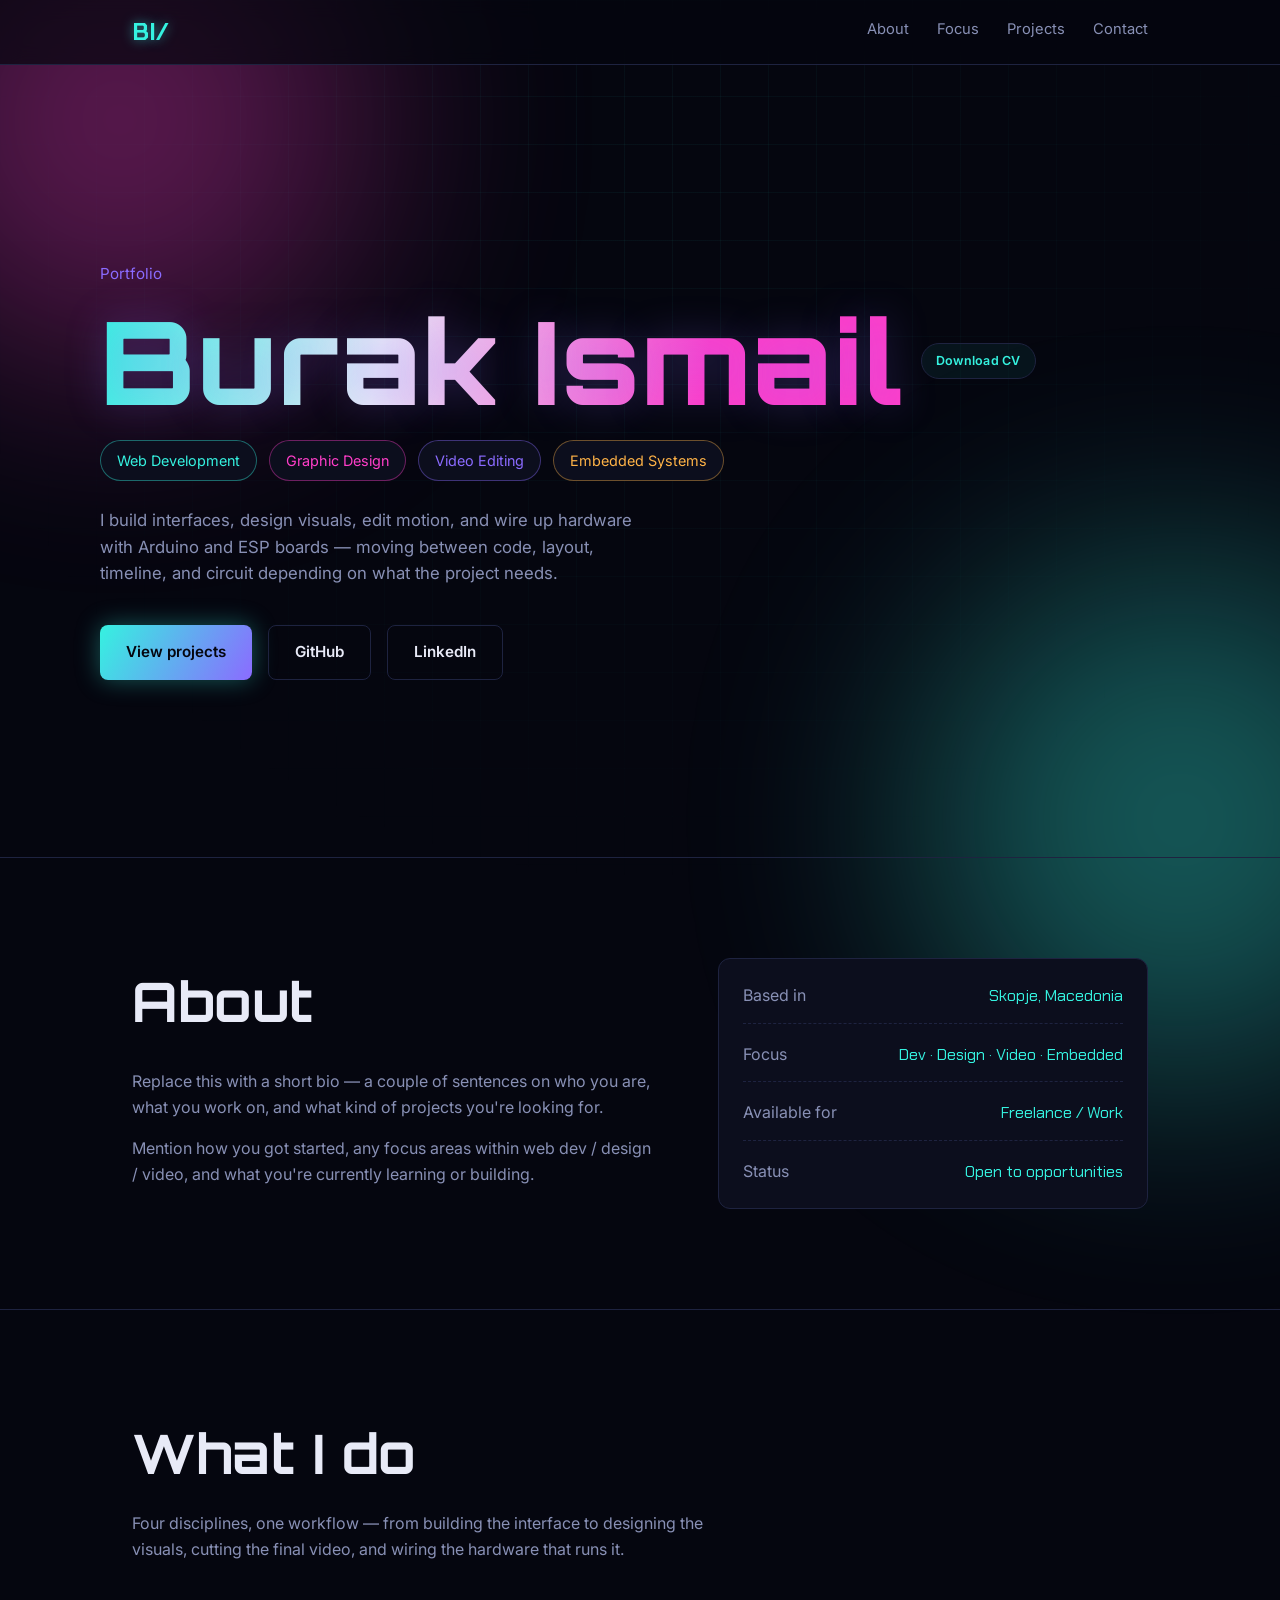
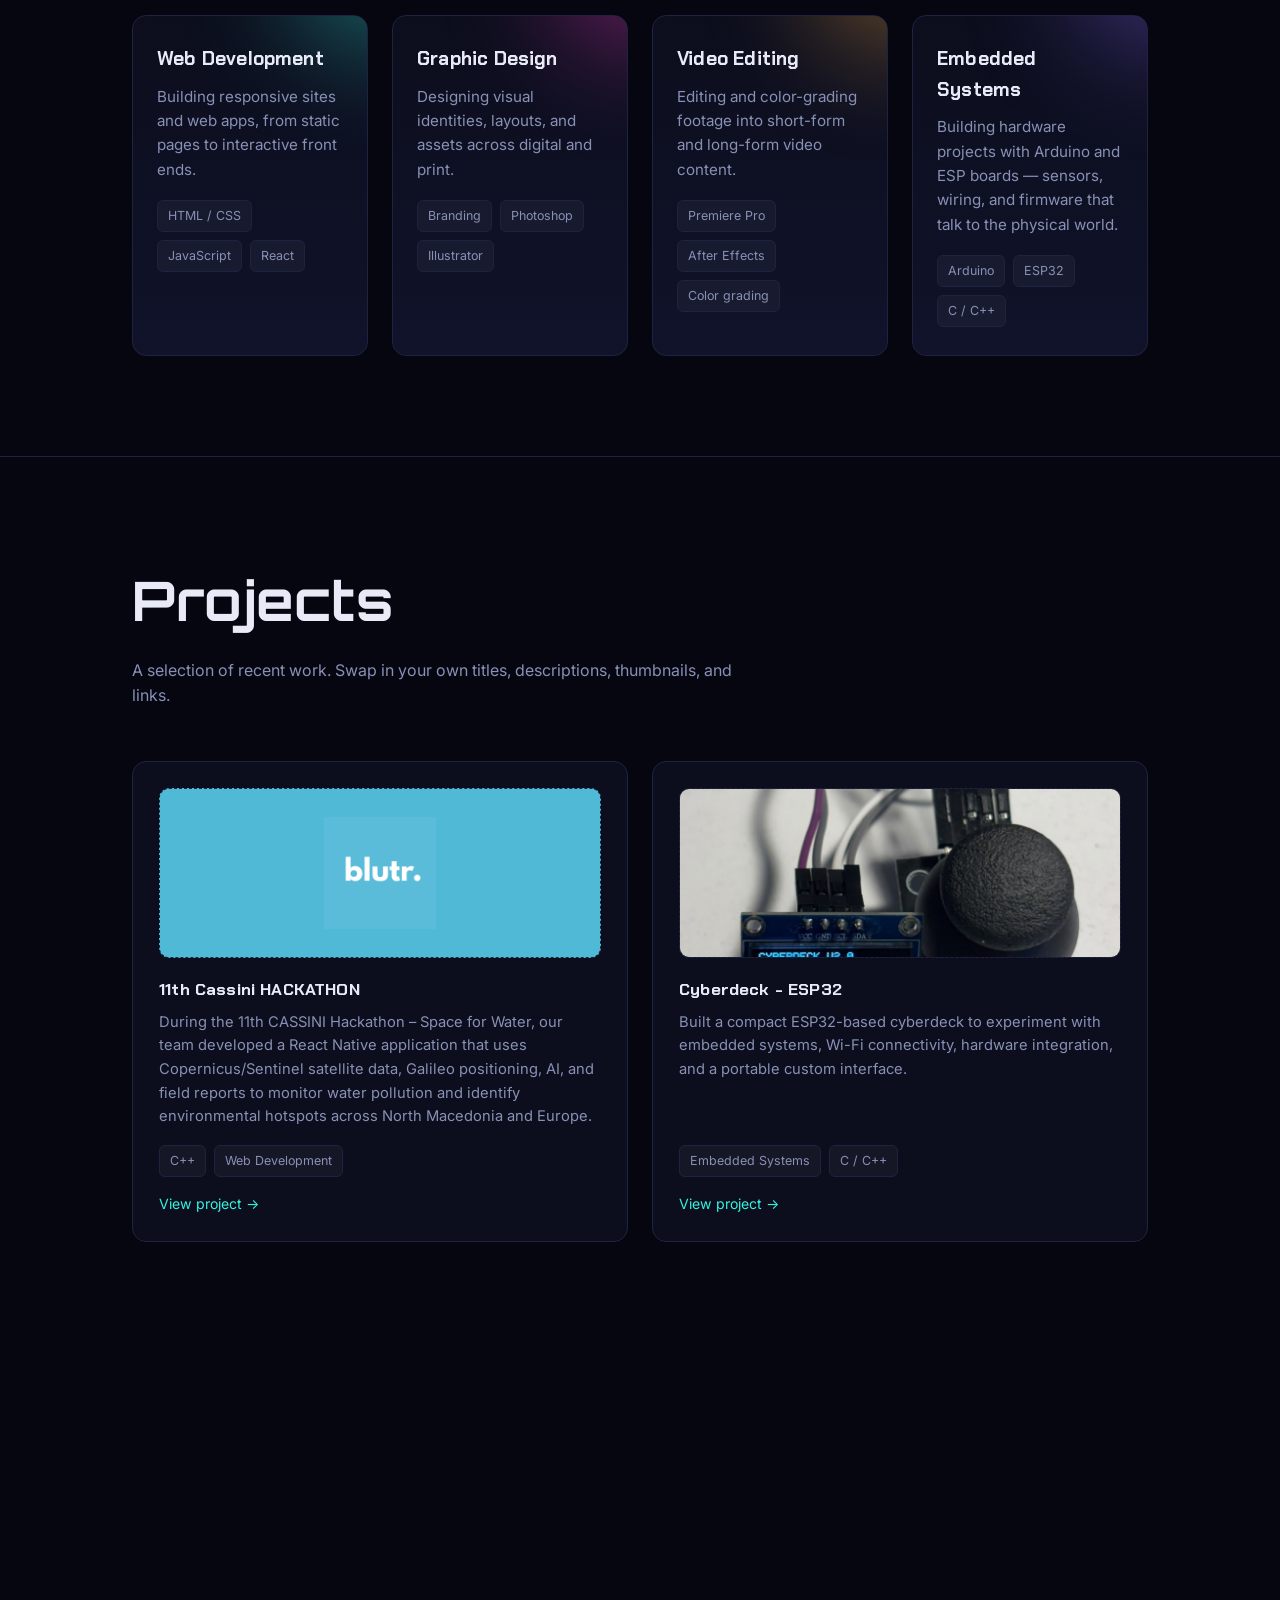
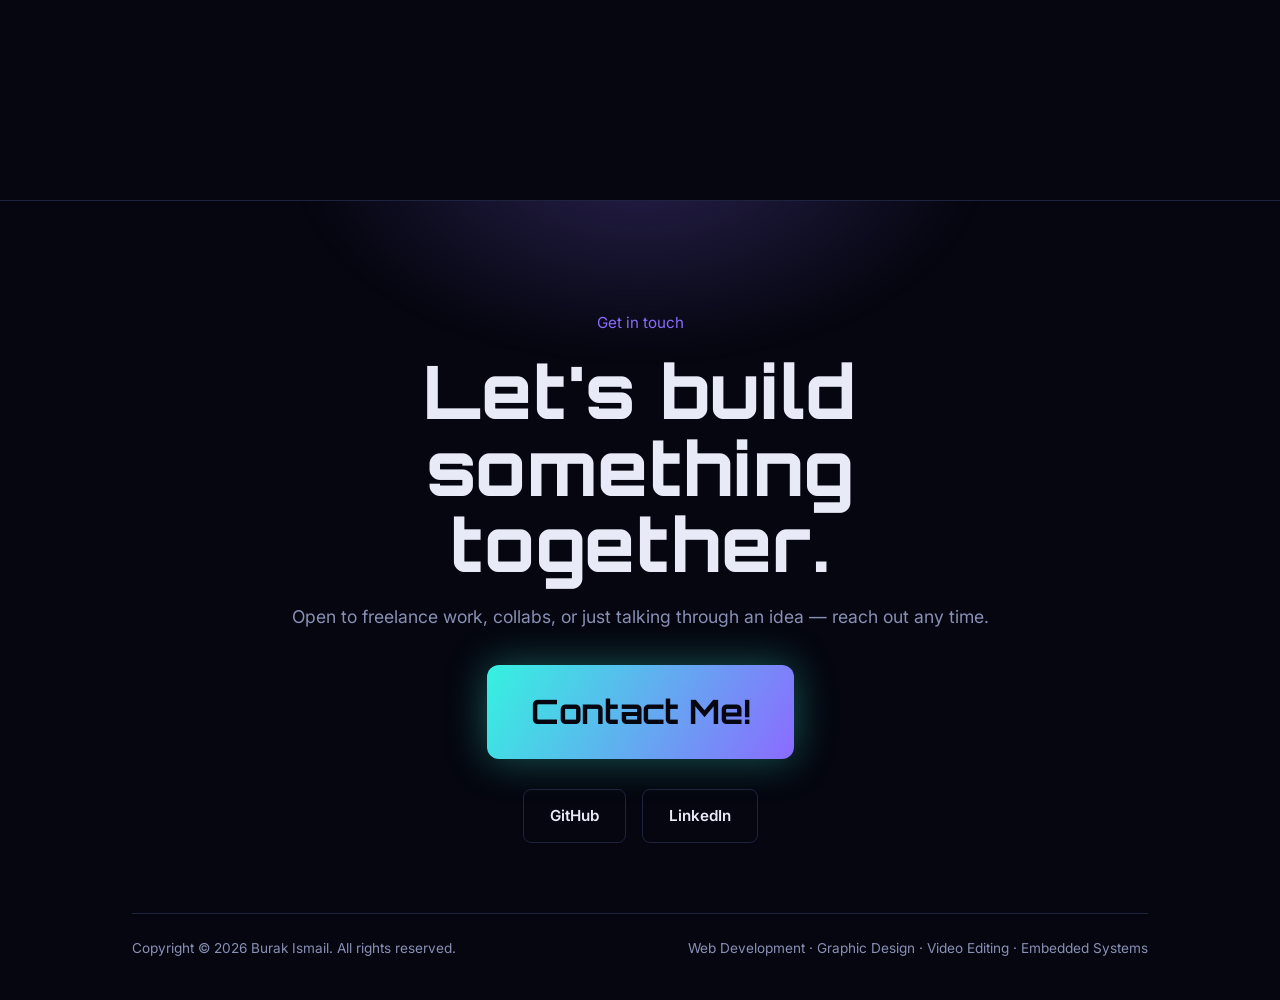
==== index.html @ 79ccd2c9 "Add files via upload" ====
<!DOCTYPE html>
<html lang="en">
<head>
<meta charset="UTF-8">
<meta name="viewport" content="width=device-width, initial-scale=1.0">
<title>Burak Ismail — Portfolio</title>
<style>
  @import url('https://fonts.googleapis.com/css2?family=Orbitron:wght@600;700;800;900&family=Chakra+Petch:wght@400;500;600;700&family=Inter:wght@400;500;600&display=swap');

  :root{
    --bg: #05060f;
    --panel: #0c0e1d;
    --panel-2: #10132a;
    --line: #1e2340;
    --text: #e8eaf7;
    --muted: #8890b5;
    --cyan: #35f2e0;
    --magenta: #ff3ec9;
    --violet: #8b6bff;
    --amber: #ffb347;
  }

  *{ box-sizing: border-box; margin:0; padding:0; }

  html{ scroll-behavior: smooth; }

  body{
    background: var(--bg);
    color: var(--text);
    font-family: 'Inter', sans-serif;
    line-height: 1.6;
    overflow-x: hidden;
  }

  h3, .brand{
    font-family: 'Chakra Petch', sans-serif;
    letter-spacing: 0.01em;
  }

  h1, h2, .display{
    font-family: 'Orbitron', sans-serif;
    letter-spacing: 0.01em;
  }

  a{ color: inherit; text-decoration: none; }

  ::selection{ background: var(--magenta); color: #05060f; }

  /* background circuit grid */
  .grid-bg{
    position: fixed;
    inset: 0;
    z-index: -2;
    background-image:
      linear-gradient(rgba(53,242,224,0.05) 1px, transparent 1px),
      linear-gradient(90deg, rgba(53,242,224,0.05) 1px, transparent 1px);
    background-size: 48px 48px;
    mask-image: radial-gradient(circle at 50% 20%, black 0%, transparent 75%);
    will-change: transform;
  }

  .glow-orb{
    position: fixed;
    z-index: -1;
    border-radius: 50%;
    filter: blur(120px);
    opacity: 0.35;
    will-change: transform;
  }
  .orb-1{ width: 480px; height: 480px; background: var(--magenta); top: -120px; left: -120px; }
  .orb-2{ width: 520px; height: 520px; background: var(--cyan); bottom: -180px; right: -160px; }

  .wrap{
    max-width: 1080px;
    margin: 0 auto;
    padding: 0 32px;
  }

  /* nav */
  nav{
    position: sticky;
    top: 0;
    z-index: 10;
    backdrop-filter: blur(10px);
    background: rgba(5,6,15,0.7);
    border-bottom: 1px solid var(--line);
  }
  nav .wrap{
    display: flex;
    align-items: center;
    justify-content: space-between;
    height: 64px;
  }
  .brand{
    font-family: 'Chakra Petch', sans-serif;
    font-weight: 700;
    font-size: 1.5rem;
    color: var(--cyan);
    text-shadow: 0 0 12px rgba(53,242,224,0.6);
  }
  .nav-links{ display: flex; gap: 28px; }
  .nav-links a{
    position: relative;
    font-size: 0.92rem;
    color: var(--muted);
    transition: color 0.2s ease;
    padding-bottom: 4px;
  }
  .nav-links a::after{
    content: "";
    position: absolute;
    left: 0;
    bottom: 0;
    width: 0;
    height: 1.5px;
    background: linear-gradient(90deg, var(--cyan), var(--magenta));
    transition: width 0.3s cubic-bezier(0.4,0,0.2,1);
  }
  .nav-links a:hover{ color: var(--text); }
  .nav-links a:hover::after{ width: 100%; }

  /* hero */
  header.hero{
    min-height: 88vh;
    display: flex;
    flex-direction: column;
    justify-content: center;
    padding: 80px 0 60px;
    will-change: transform, opacity;
  }
  @keyframes heroRise{
    from{ opacity: 0; transform: translateY(26px); }
    to{ opacity: 1; transform: translateY(0); }
  }
  header.hero > *{
    opacity: 0;
    animation: heroRise 0.9s cubic-bezier(0.16,1,0.3,1) forwards;
  }
  header.hero > *:nth-child(1){ animation-delay: 0.05s; }
  header.hero > *:nth-child(2){ animation-delay: 0.18s; }
  header.hero > *:nth-child(3){ animation-delay: 0.32s; }
  header.hero > *:nth-child(4){ animation-delay: 0.46s; }
  header.hero > *:nth-child(5){ animation-delay: 0.6s; }
  .kicker{
    color: var(--violet);
    font-size: 0.95rem;
    margin-bottom: 18px;
    max-width: 520px;
  }
  .hero h1{
    font-size: clamp(3.4rem, 9vw, 7.2rem);
    line-height: 0.98;
    font-weight: 800;
    background: linear-gradient(100deg, var(--cyan) 0%, var(--text) 35%, var(--magenta) 75%);
    -webkit-background-clip: text;
    background-clip: text;
    color: transparent;
    text-shadow: 0 0 40px rgba(139,107,255,0.25);
  }
  .name-row{
    display: flex;
    align-items: center;
    flex-wrap: wrap;
    gap: 18px;
  }
  .cv-btn{
    display: inline-flex;
    align-items: center;
    gap: 6px;
    font-family: 'Inter', sans-serif;
    font-size: 0.78rem;
    font-weight: 600;
    letter-spacing: 0.02em;
    padding: 7px 14px;
    border-radius: 999px;
    border: 1px solid var(--line);
    color: var(--cyan);
    background: rgba(53,242,224,0.06);
    transition: border-color 0.2s ease, color 0.2s ease, transform 0.15s ease;
    white-space: nowrap;
  }
  .cv-btn:hover{
    border-color: var(--cyan);
    color: var(--text);
    transform: translateY(-1px);
    box-shadow: 0 0 16px rgba(53,242,224,0.3);
  }
  .roles{
    margin-top: 22px;
    display: flex;
    flex-wrap: wrap;
    gap: 12px;
  }
  .role-chip{
    border: 1px solid var(--line);
    background: var(--panel);
    padding: 8px 16px;
    border-radius: 999px;
    font-size: 0.9rem;
    color: var(--muted);
    transition: transform 0.3s cubic-bezier(0.4,0,0.2,1), box-shadow 0.3s ease, background 0.3s ease, border-color 0.3s ease;
  }
  .role-chip.c1{ border-color: rgba(53,242,224,0.4); color: var(--cyan); }
  .role-chip.c2{ border-color: rgba(255,62,201,0.4); color: var(--magenta); }
  .role-chip.c3{ border-color: rgba(139,107,255,0.4); color: var(--violet); }
  .role-chip.c4{ border-color: rgba(255,179,71,0.4); color: var(--amber); }
  .role-chip.c1:hover{ transform: translateY(-2px); background: rgba(53,242,224,0.1); border-color: var(--cyan); box-shadow: 0 0 20px rgba(53,242,224,0.35); cursor: default;}
  .role-chip.c2:hover{ transform: translateY(-2px); background: rgba(255,62,201,0.1); border-color: var(--magenta); box-shadow: 0 0 20px rgba(255,62,201,0.35); cursor: default;}
  .role-chip.c3:hover{ transform: translateY(-2px); background: rgba(139,107,255,0.1); border-color: var(--violet); box-shadow: 0 0 20px rgba(139,107,255,0.35); cursor: default;}
  .role-chip.c4:hover{ transform: translateY(-2px); background: rgba(255,179,71,0.1); border-color: var(--amber); box-shadow: 0 0 20px rgba(255,179,71,0.35); cursor: default;}

  .hero p.desc{
    margin-top: 26px;
    max-width: 560px;
    color: var(--muted);
    font-size: 1.05rem;
  }

  .cta-row{
    margin-top: 38px;
    display: flex;
    gap: 16px;
    flex-wrap: wrap;
  }
  .btn{
    display: inline-flex;
    align-items: center;
    gap: 8px;
    padding: 14px 26px;
    border-radius: 8px;
    font-weight: 600;
    font-size: 0.95rem;
    transition: transform 0.3s cubic-bezier(0.4,0,0.2,1), box-shadow 0.3s ease, border-color 0.3s ease, color 0.3s ease, background 0.3s ease;
  }
  .btn-primary{
    background: linear-gradient(120deg, var(--cyan), var(--violet));
    color: #05060f;
    box-shadow: 0 0 24px rgba(53,242,224,0.35);
  }
  .btn-primary:hover{ transform: translateY(-3px); box-shadow: 0 0 36px rgba(53,242,224,0.6); }
  .btn-ghost{
    border: 1px solid var(--line);
    color: var(--text);
    background: transparent;
  }
  .btn-ghost:hover{ transform: translateY(-3px); border-color: var(--magenta); color: var(--magenta); background: rgba(255,62,201,0.06); box-shadow: 0 0 24px rgba(255,62,201,0.3); }

  /* sections generic */
  section{ padding: 100px 0; border-top: 1px solid var(--line); }
  .section-head{ max-width: 620px; margin-bottom: 52px; }
  .section-head h2{
    font-size: clamp(2.2rem, 4.6vw, 3.4rem);
    font-weight: 700;
  }
  .section-head p{ color: var(--muted); margin-top: 14px; }

  /* about */
  .about-grid{
    display: grid;
    grid-template-columns: 1.1fr 0.9fr;
    gap: 60px;
    align-items: start;
  }
  .about-grid p{ color: var(--muted); margin-bottom: 16px; }
  .stat-card{
    border: 1px solid var(--line);
    background: var(--panel);
    border-radius: 12px;
    padding: 24px;
  }
  .stat-list{ display: flex; flex-direction: column; gap: 18px; }
  .stat-row{ display: flex; justify-content: space-between; border-bottom: 1px dashed var(--line); padding-bottom: 14px; }
  .stat-row:last-child{ border-bottom: none; padding-bottom: 0; }
  .stat-row span:first-child{ color: var(--muted); }
  .stat-row span:last-child{ color: var(--cyan); font-family: 'Chakra Petch', sans-serif; }

  /* focus areas */
  .focus-grid{
    display: grid;
    grid-template-columns: repeat(4, 1fr);
    gap: 24px;
  }
  .focus-card{
    border: 1px solid var(--line);
    background: linear-gradient(180deg, var(--panel) 0%, var(--panel-2) 100%);
    border-radius: 14px;
    padding: 28px 24px;
    position: relative;
    overflow: hidden;
    transition: transform 0.35s cubic-bezier(0.4,0,0.2,1), border-color 0.35s ease, box-shadow 0.35s ease;
  }
  .focus-card::before{
    content: "";
    position: absolute;
    top: -40%; right: -40%;
    width: 160px; height: 160px;
    border-radius: 50%;
    filter: blur(60px);
    opacity: 0.5;
    transition: opacity 0.35s ease, transform 0.35s ease;
  }
  .focus-card:hover{ transform: translateY(-6px); }
  .focus-card:hover::before{ opacity: 0.9; transform: scale(1.2); }
  .focus-card.dev::before{ background: var(--cyan); }
  .focus-card.design::before{ background: var(--magenta); }
  .focus-card.video::before{ background: var(--amber); }
  .focus-card.embedded::before{ background: var(--violet); }
  .focus-card.dev:hover{ border-color: rgba(53,242,224,0.5); box-shadow: 0 16px 40px rgba(53,242,224,0.15); cursor: default;}
  .focus-card.design:hover{ border-color: rgba(255,62,201,0.5); box-shadow: 0 16px 40px rgba(255,62,201,0.15); cursor: default;}
  .focus-card.video:hover{ border-color: rgba(255,179,71,0.5); box-shadow: 0 16px 40px rgba(255,179,71,0.15); cursor: default;}
  .focus-card.embedded:hover{ border-color: rgba(139,107,255,0.5); box-shadow: 0 16px 40px rgba(139,107,255,0.15); cursor: default;}
  .focus-card h3{ font-size: 1.2rem; margin-bottom: 10px; position: relative; }
  .focus-card p{ color: var(--muted); font-size: 0.95rem; margin-bottom: 18px; position: relative; }
  .tag-row{ display: flex; flex-wrap: wrap; gap: 8px; position: relative; }
  .tag{
    font-size: 0.78rem;
    padding: 5px 10px;
    border-radius: 6px;
    background: rgba(255,255,255,0.04);
    border: 1px solid var(--line);
    color: var(--muted);
  }

  /* projects */
  .project-grid{
    display: grid;
    grid-template-columns: repeat(2, 1fr);
    gap: 24px;
  }
  .project-card{
    border: 1px solid var(--line);
    background: var(--panel);
    border-radius: 14px;
    padding: 26px;
    display: flex;
    flex-direction: column;
    min-height: 220px;
    position: relative;
    overflow: hidden;
    transition: border-color 0.2s ease, transform 0.2s ease;
  }
  .project-card:hover{ border-color: var(--violet); transform: translateY(-3px); }
  .project-thumb{
    height: 170px;
    border-radius: 10px;
    margin-bottom: 18px;
    background: repeating-linear-gradient(135deg, rgba(53,242,224,0.08) 0 10px, rgba(255,62,201,0.08) 10px 20px);
    border: 1px dashed var(--line);
    display: flex;
    align-items: center;
    justify-content: center;
    color: var(--muted);
    font-size: 0.85rem;
    overflow: hidden;
  }
  .project-thumb img{
    width: 100%;
    height: 100%;
    object-fit: cover;
    display: block;
  }
  .project-thumb.blutr-thumb{
    background: #4fb9d6;
  }
  .project-thumb.blutr-thumb img{
    object-fit: contain;
    padding: 28px;
  }
  .project-card h3{ font-size: 1.05rem; margin-bottom: 8px; }
  .project-card p{ color: var(--muted); font-size: 0.92rem; flex-grow: 1; }
  .project-card .tag-row{ margin-top: 16px; }
  .project-link{
    margin-top: 16px;
    font-size: 0.88rem;
    color: var(--cyan);
  }

  /* contact / footer */
  footer{
    border-top: 1px solid var(--line);
    padding: 110px 0 40px;
    position: relative;
    overflow: hidden;
  }
  footer::before{
    content: "";
    position: absolute;
    top: -30%; left: 50%;
    transform: translateX(-50%);
    width: 700px; height: 400px;
    background: radial-gradient(ellipse at center, rgba(139,107,255,0.25) 0%, transparent 70%);
    filter: blur(10px);
    pointer-events: none;
  }
  .contact-panel{
    position: relative;
    text-align: center;
    max-width: 720px;
    margin: 0 auto 70px;
  }
  .contact-panel .kicker{ margin: 0 auto 18px; }
  .contact-panel h2{
    font-size: clamp(2.6rem, 7vw, 4.6rem);
    font-weight: 800;
    line-height: 1.04;
  }
  .contact-panel p{
    margin-top: 20px;
    color: var(--muted);
    font-size: 1.1rem;
  }
  .contact-email{
    display: inline-block;
    margin-top: 34px;
    font-family: 'Orbitron', sans-serif;
    font-size: clamp(1.4rem, 3.6vw, 2.1rem);
    font-weight: 700;
    padding: 20px 44px;
    border-radius: 12px;
    background: linear-gradient(120deg, var(--cyan), var(--violet));
    color: #05060f;
    box-shadow: 0 0 40px rgba(53,242,224,0.35);
    transition: transform 0.15s ease, box-shadow 0.15s ease;
  }
  .contact-email:hover{ transform: translateY(-3px); box-shadow: 0 0 55px rgba(53,242,224,0.5); }
  .footer-links{
    display: flex;
    justify-content: center;
    gap: 16px;
    flex-wrap: wrap;
    margin-top: 30px;
  }
  .footer-bottom{
    margin-top: 70px;
    padding-top: 24px;
    border-top: 1px solid var(--line);
    display: flex;
    justify-content: space-between;
    color: var(--muted);
    font-size: 0.85rem;
    flex-wrap: wrap;
    gap: 10px;
  }

  @media (max-width: 980px){
    .focus-grid{ grid-template-columns: repeat(2, 1fr); }
  }

  @media (max-width: 780px){
    .about-grid, .focus-grid, .project-grid{ grid-template-columns: 1fr; }
    .nav-links{ display: none; }
  }

  @media (prefers-reduced-motion: reduce){
    html{ scroll-behavior: auto; }
    *{ transition: none !important; }
  }

  :focus-visible{
    outline: 2px solid var(--cyan);
    outline-offset: 3px;
  }

  /* scroll reveal */
  .reveal, .reveal-card{
    opacity: 0;
    transform: translateY(32px);
    transition: opacity 0.7s cubic-bezier(0.16,1,0.3,1), transform 0.7s cubic-bezier(0.16,1,0.3,1);
  }
  .reveal-card{ display: flex; }
  .reveal-card > .focus-card, .reveal-card > .project-card{ flex: 1 1 auto; width: 100%; }
  .reveal.in-view, .reveal-card.in-view{ opacity: 1; transform: translateY(0); }

  .focus-grid .reveal-card:nth-child(1){ transition-delay: 0s; }
  .focus-grid .reveal-card:nth-child(2){ transition-delay: 0.08s; }
  .focus-grid .reveal-card:nth-child(3){ transition-delay: 0.16s; }
  .focus-grid .reveal-card:nth-child(4){ transition-delay: 0.24s; }

  .project-grid .reveal-card:nth-child(1){ transition-delay: 0s; }
  .project-grid .reveal-card:nth-child(2){ transition-delay: 0.08s; }
  .project-grid .reveal-card:nth-child(3){ transition-delay: 0.16s; }
  .project-grid .reveal-card:nth-child(4){ transition-delay: 0.24s; }

  .about-grid .reveal:nth-child(2){ transition-delay: 0.12s; }

  /* project thumbnail zoom */
  .project-thumb img{ transition: transform 0.5s cubic-bezier(0.16,1,0.3,1); }
  .project-card:hover .project-thumb img{ transform: scale(1.08); }
  .project-card:hover .project-thumb.blutr-thumb img{ transform: scale(1.04); }

  /* 3D tilt + cursor spotlight on cards */
  .tilt-card{
    transform: perspective(900px) rotateX(0deg) rotateY(0deg) translateY(0);
    transition: transform 0.5s cubic-bezier(0.16,1,0.3,1), border-color 0.35s ease, box-shadow 0.35s ease;
  }
  .tilt-card.is-tilting{ transition: transform 0.08s linear, border-color 0.35s ease, box-shadow 0.35s ease; }
  .tilt-card .spotlight{
    position: absolute;
    inset: 0;
    border-radius: inherit;
    pointer-events: none;
    opacity: 0;
    transition: opacity 0.3s ease;
    background: radial-gradient(240px circle at var(--mx, 50%) var(--my, 50%), rgba(255,255,255,0.09), transparent 60%);
  }
  .tilt-card:hover .spotlight{ opacity: 1; }

  @media (max-width: 780px){
    .tilt-card{ transform: none !important; }
  }

  @media (prefers-reduced-motion: reduce){
    header.hero > *{ animation: none !important; opacity: 1 !important; transform: none !important; }
    .reveal, .reveal-card{ opacity: 1 !important; transform: none !important; }
    .project-thumb img{ transition: none !important; }
    .tilt-card{ transform: none !important; }
    .tilt-card .spotlight{ display: none; }
  }
</style>
</head>
<body>

<div class="grid-bg"></div>
<div class="glow-orb orb-1"></div>
<div class="glow-orb orb-2"></div>

<nav>
  <div class="wrap">
    <div class="brand"><a href="index.html">BI/</a></div>
    <div class="nav-links">
      <a href="#about">About</a>
      <a href="#focus">Focus</a>
      <a href="#projects">Projects</a>
      <a href="#contact">Contact</a>
    </div>
  </div>
</nav>

<header class="hero wrap">
  <div class="kicker">Portfolio</div>
  <div class="name-row">
    <h1>Burak Ismail</h1>
    <a class="cv-btn" href="Burak-Ismail-CV.pdf" download>Download CV</a>
  </div>
  <div class="roles">
    <span class="role-chip c1">Web Development</span>
    <span class="role-chip c2">Graphic Design</span>
    <span class="role-chip c3">Video Editing</span>
    <span class="role-chip c4">Embedded Systems</span>
  </div>
  <p class="desc">I build interfaces, design visuals, edit motion, and wire up hardware with Arduino and ESP boards — moving between code, layout, timeline, and circuit depending on what the project needs.</p>
  <div class="cta-row">
    <a class="btn btn-primary" href="#projects">View projects</a>
    <a class="btn btn-ghost" href="https://github.com/burx00" target="_blank" rel="noopener">GitHub</a>
    <a class="btn btn-ghost" href="https://www.linkedin.com/in/burak-ismail-444309406/" target="_blank" rel="noopener">LinkedIn</a>
  </div>
</header>

<section id="about">
  <div class="wrap about-grid">
    <div class="reveal">
      <div class="section-head" style="margin-bottom: 24px;">
        <h2>About</h2>
      </div>
      <p>Replace this with a short bio — a couple of sentences on who you are, what you work on, and what kind of projects you're looking for.</p>
      <p>Mention how you got started, any focus areas within web dev / design / video, and what you're currently learning or building.</p>
    </div>
    <div class="stat-card reveal">
      <div class="stat-list">
        <div class="stat-row"><span>Based in</span><span>Skopje, Macedonia</span></div>
        <div class="stat-row"><span>Focus</span><span>Dev · Design · Video · Embedded</span></div>
        <div class="stat-row"><span>Available for</span><span>Freelance / Work</span></div>
        <div class="stat-row"><span>Status</span><span>Open to opportunities</span></div>
      </div>
    </div>
  </div>
</section>

<section id="focus">
  <div class="wrap">
    <div class="section-head reveal">
      <h2>What I do</h2>
      <p>Four disciplines, one workflow — from building the interface to designing the visuals, cutting the final video, and wiring the hardware that runs it.</p>
    </div>
    <div class="focus-grid">
      <div class="reveal-card">
        <div class="focus-card dev tilt-card">
          <span class="spotlight"></span>
          <h3>Web Development</h3>
          <p>Building responsive sites and web apps, from static pages to interactive front ends.</p>
          <div class="tag-row">
            <span class="tag">HTML / CSS</span>
            <span class="tag">JavaScript</span>
            <span class="tag">React</span>
          </div>
        </div>
      </div>
      <div class="reveal-card">
        <div class="focus-card design tilt-card">
          <span class="spotlight"></span>
          <h3>Graphic Design</h3>
          <p>Designing visual identities, layouts, and assets across digital and print.</p>
          <div class="tag-row">
            <span class="tag">Branding</span>
            <span class="tag">Photoshop</span>
            <span class="tag">Illustrator</span>
          </div>
        </div>
      </div>
      <div class="reveal-card">
        <div class="focus-card video tilt-card">
          <span class="spotlight"></span>
          <h3>Video Editing</h3>
          <p>Editing and color-grading footage into short-form and long-form video content.</p>
          <div class="tag-row">
            <span class="tag">Premiere Pro</span>
            <span class="tag">After Effects</span>
            <span class="tag">Color grading</span>
          </div>
        </div>
      </div>
      <div class="reveal-card">
        <div class="focus-card embedded tilt-card">
          <span class="spotlight"></span>
          <h3>Embedded Systems</h3>
          <p>Building hardware projects with Arduino and ESP boards — sensors, wiring, and firmware that talk to the physical world.</p>
          <div class="tag-row">
            <span class="tag">Arduino</span>
            <span class="tag">ESP32</span>
            <span class="tag">C / C++</span>
          </div>
        </div>
      </div>
    </div>
  </div>
</section>

<section id="projects">
  <div class="wrap">
    <div class="section-head reveal">
      <h2>Projects</h2>
      <p>A selection of recent work. Swap in your own titles, descriptions, thumbnails, and links.</p>
    </div>
    <!--
      PROJECT CARDS — edit these four blocks with your real projects.
      Each .project-card can be duplicated for more than four projects.
      Replace the .project-thumb placeholder with an <img> tag if you have a screenshot.
    -->
    <div class="project-grid">
      <div class="reveal-card">
        <div class="project-card tilt-card">
          <span class="spotlight"></span>
          <div class="project-thumb blutr-thumb"><img src="blutr.png" alt="Blutr project logo"></div>
          <h3>11th Cassini HACKATHON</h3>
          <p>During the 11th CASSINI Hackathon – Space for Water, our team developed a React Native application that uses Copernicus/Sentinel satellite data, Galileo positioning, AI, and field reports to monitor water pollution and identify environmental hotspots across North Macedonia and Europe.</p>
          <div class="tag-row">
            <span class="tag">C++</span>
            <span class="tag">Web Development</span>
          </div>
          <a class="project-link" href="https://taikai.network/cassinihackathons/hackathons/space-for-water/projects/cmn3rdb300befoh9ftuk1segl/idea" target="_blank" rel="noopener">View project →</a>
        </div>
      </div>
      <div class="reveal-card">
        <div class="project-card tilt-card">
          <span class="spotlight"></span>
          <div class="project-thumb"><img src="cyberdeck.jpeg" alt="Cyberdeck ESP32 device with joystick and OLED menu"></div>
          <h3>Cyberdeck - ESP32</h3>
          <p>Built a compact ESP32-based cyberdeck to experiment with embedded systems, Wi-Fi connectivity, hardware integration, and a portable custom interface.</p>
          <div class="tag-row">
            <span class="tag">Embedded Systems</span>
            <span class="tag">C / C++</span>
          </div>
          <a class="project-link" href="https://www.linkedin.com/posts/burak-ismail-444309406_esp32-cyberdeck-embeddedsystems-activity-7502769987640528899-mBdr?utm_source=share&utm_medium=member_desktop&rcm=ACoAAGehAzQBVcB4MGkjFrj2hjmCN3EyNpTLeDc" target="_blank" rel="noopener">View project →</a>
        </div>
      </div>
      <div class="reveal-card">
        <div class="project-card tilt-card">
          <span class="spotlight"></span>
          <div class="project-thumb"><img src="ultrasonic-radar.jpeg" alt="Ultrasonic radar built with Arduino and servo motor"></div>
          <h3>Ultrasonic Radar - ESP32</h3>
          <p>Developed an Arduino-based ultrasonic radar using an HC-SR04 sensor and servo motor to detect and visualize objects across a 180° range.</p>
          <div class="tag-row">
            <span class="tag">Embedded Systems</span>
            <span class="tag">C / C++</span>
          </div>
          <a class="project-link" href="https://www.linkedin.com/posts/burak-ismail-444309406_arduino-embeddedsystems-robotics-activity-7483625210894667776-ReRP?utm_source=share&utm_medium=member_desktop&rcm=ACoAAGehAzQBVcB4MGkjFrj2hjmCN3EyNpTLeDc" target="_blank" rel="noopener">View project →</a>
        </div>
      </div>
      <div class="reveal-card">
        <div class="project-card tilt-card">
          <span class="spotlight"></span>
          <div class="project-thumb"><img src="smart-plant.jpeg" alt="Smart plant monitor with OLED display and soil moisture sensor"></div>
          <h3>Smart Plant - ESP32</h3>
          <p>Developed an Arduino-based smart plant monitor using soil moisture sensors and an OLED display to track and visualize plant conditions in real time.</p>
          <div class="tag-row">
            <span class="tag">Embedded Systems</span>
            <span class="tag">C / C++</span>
          </div>
          <a class="project-link" href="https://www.linkedin.com/posts/burak-ismail-444309406_arduino-embeddedsystems-iot-activity-7490062840138227712-sFAy?utm_source=share&utm_medium=member_desktop&rcm=ACoAAGehAzQBVcB4MGkjFrj2hjmCN3EyNpTLeDc" target="_blank" rel="noopener">View project →</a>
        </div>
      </div>
    </div>
  </div>
</section>

<footer id="contact">
  <div class="wrap">
    <div class="contact-panel reveal">
      <div class="kicker">Get in touch</div>
      <h2>Let's build something together.</h2>
      <p>Open to freelance work, collabs, or just talking through an idea — reach out any time.</p>
      <!-- Replace the address below with your real email -->
      <a class="contact-email" href="mailto:burakismai658@gmail.com">Contact Me!</a>
      <div class="footer-links">
        <a class="btn btn-ghost" href="https://github.com/burx00" target="_blank" rel="noopener">GitHub</a>
        <a class="btn btn-ghost" href="https://www.linkedin.com/in/burak-ismail-444309406/" target="_blank" rel="noopener">LinkedIn</a>
      </div>
    </div>
    <div class="footer-bottom">
      <span>Copyright © 2026 Burak Ismail. All rights reserved.</span>
      <span>Web Development · Graphic Design · Video Editing · Embedded Systems</span>
    </div>
  </div>
</footer>

<script>
(function(){
  var reduceMotion = window.matchMedia('(prefers-reduced-motion: reduce)').matches;

  // Scroll-triggered reveal for sections/cards
  var revealEls = document.querySelectorAll('.reveal, .reveal-card');
  if(!reduceMotion && 'IntersectionObserver' in window){
    var observer = new IntersectionObserver(function(entries){
      entries.forEach(function(entry){
        if(entry.isIntersecting){
          entry.target.classList.add('in-view');
          observer.unobserve(entry.target);
        }
      });
    }, { threshold: 0.15, rootMargin: '0px 0px -60px 0px' });
    revealEls.forEach(function(el){ observer.observe(el); });
  } else {
    revealEls.forEach(function(el){ el.classList.add('in-view'); });
  }

  if(reduceMotion) return;

  // 3D tilt + cursor spotlight on focus/project cards (skip on touch devices)
  var hasFinePointer = window.matchMedia('(pointer: fine)').matches;
  if(hasFinePointer){
    var tiltCards = document.querySelectorAll('.tilt-card');
    tiltCards.forEach(function(card){
      var rafId = null;

      card.addEventListener('mousemove', function(e){
        var rect = card.getBoundingClientRect();
        var px = (e.clientX - rect.left) / rect.width;
        var py = (e.clientY - rect.top) / rect.height;
        var rotateY = (px - 0.5) * 12;
        var rotateX = (0.5 - py) * 12;

        if(rafId) cancelAnimationFrame(rafId);
        rafId = requestAnimationFrame(function(){
          card.classList.add('is-tilting');
          card.style.transform = 'perspective(900px) rotateX(' + rotateX + 'deg) rotateY(' + rotateY + 'deg) translateY(-6px)';
          card.style.setProperty('--mx', (px * 100) + '%');
          card.style.setProperty('--my', (py * 100) + '%');
        });
      });

      card.addEventListener('mouseleave', function(){
        if(rafId) cancelAnimationFrame(rafId);
        card.classList.remove('is-tilting');
        card.style.transform = 'perspective(900px) rotateX(0deg) rotateY(0deg) translateY(0)';
      });
    });
  }

  // Mouse parallax on the background glow orbs
  var orb1 = document.querySelector('.orb-1');
  var orb2 = document.querySelector('.orb-2');
  var mouseX = 0, mouseY = 0;
  var curX1 = 0, curY1 = 0, curX2 = 0, curY2 = 0;

  window.addEventListener('mousemove', function(e){
    mouseX = (e.clientX / window.innerWidth) - 0.5;
    mouseY = (e.clientY / window.innerHeight) - 0.5;
  });

  function animateOrbs(){
    curX1 += (mouseX * 50 - curX1) * 0.04;
    curY1 += (mouseY * 50 - curY1) * 0.04;
    curX2 += (mouseX * -40 - curX2) * 0.04;
    curY2 += (mouseY * -40 - curY2) * 0.04;
    if(orb1) orb1.style.transform = 'translate(' + curX1 + 'px, ' + curY1 + 'px)';
    if(orb2) orb2.style.transform = 'translate(' + curX2 + 'px, ' + curY2 + 'px)';
    requestAnimationFrame(animateOrbs);
  }
  requestAnimationFrame(animateOrbs);

  // Scroll parallax: background grid drifts slower than scroll,
  // hero content fades and lifts as it leaves the viewport
  var gridBg = document.querySelector('.grid-bg');
  var heroEl = document.querySelector('header.hero');
  var ticking = false;

  function onScroll(){
    var y = window.scrollY;
    if(gridBg) gridBg.style.transform = 'translateY(' + (y * 0.15) + 'px)';
    if(heroEl){
      var fadeRange = window.innerHeight * 0.75;
      var progress = Math.min(y / fadeRange, 1);
      heroEl.style.transform = 'translateY(' + (y * 0.25) + 'px)';
      heroEl.style.opacity = String(1 - progress);
    }
    ticking = false;
  }
  window.addEventListener('scroll', function(){
    if(!ticking){
      requestAnimationFrame(onScroll);
      ticking = true;
    }
  });
})();
</script>
</body>
</html>
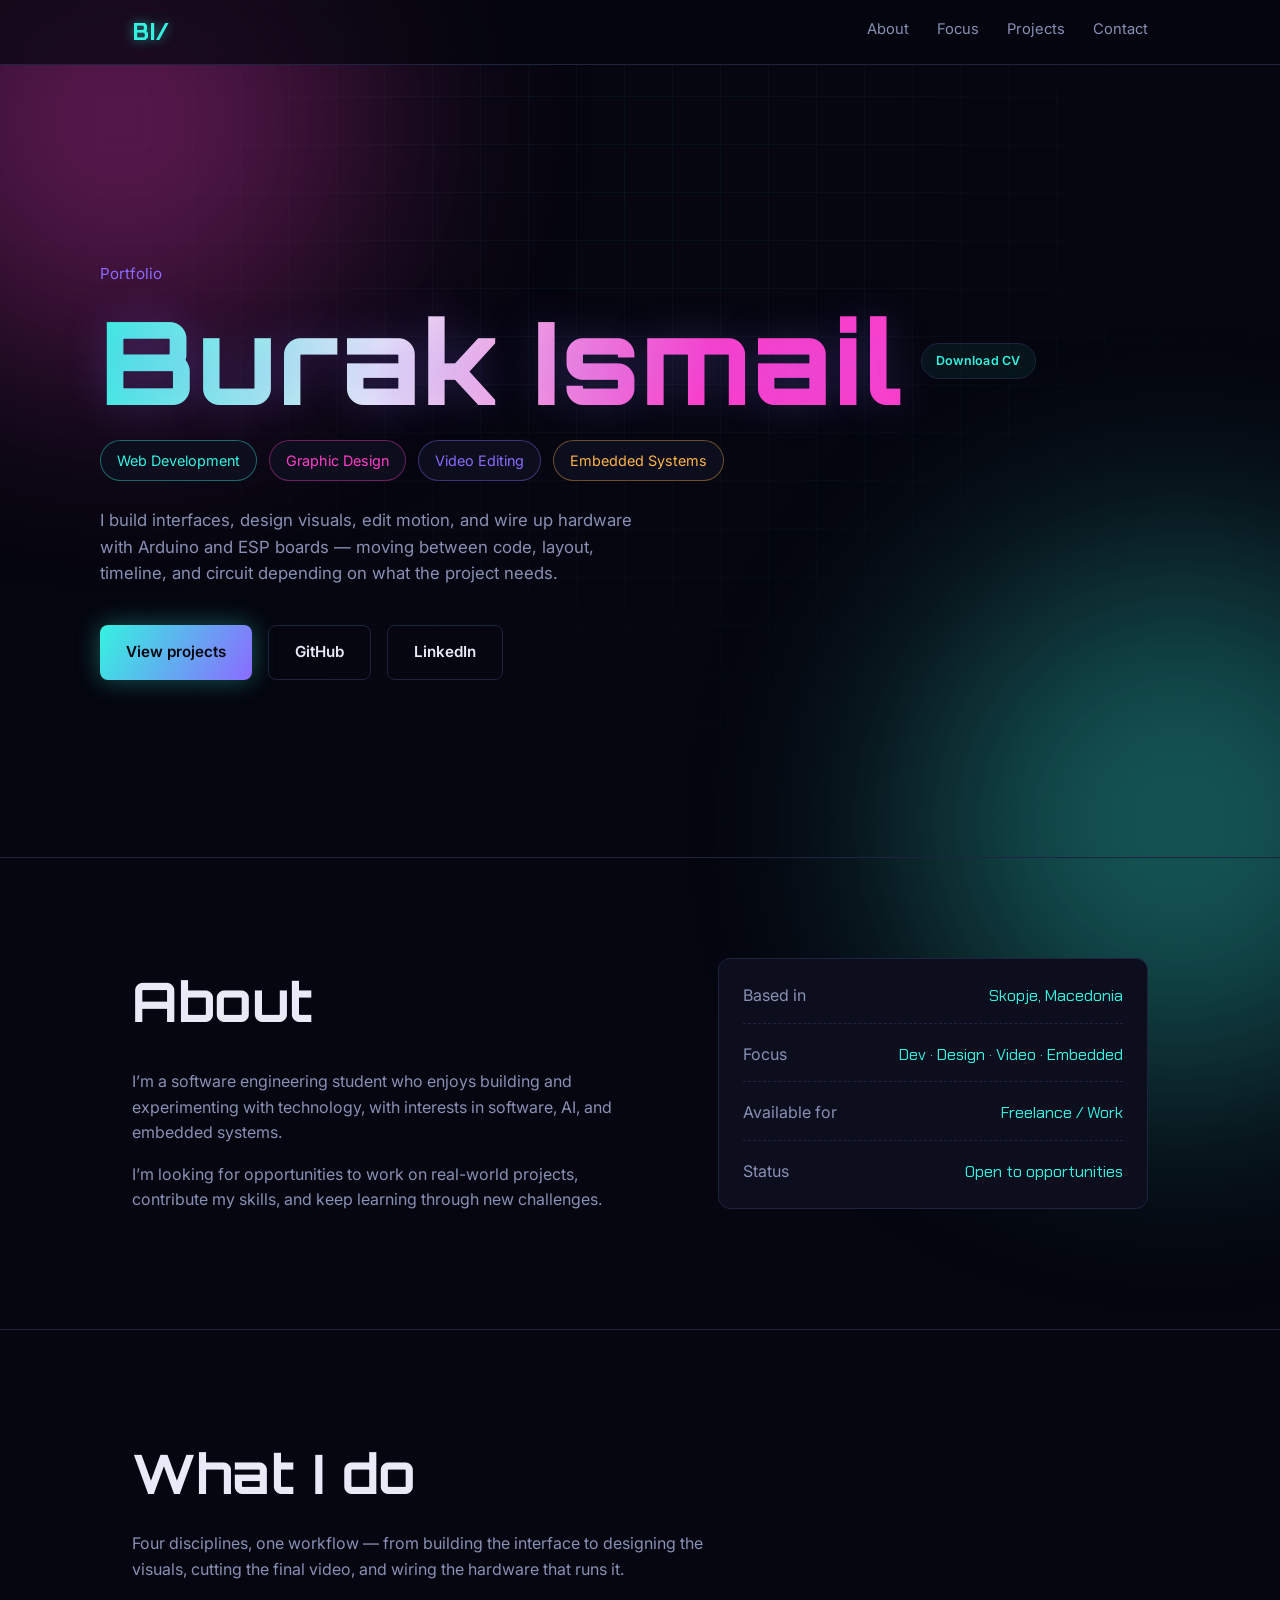
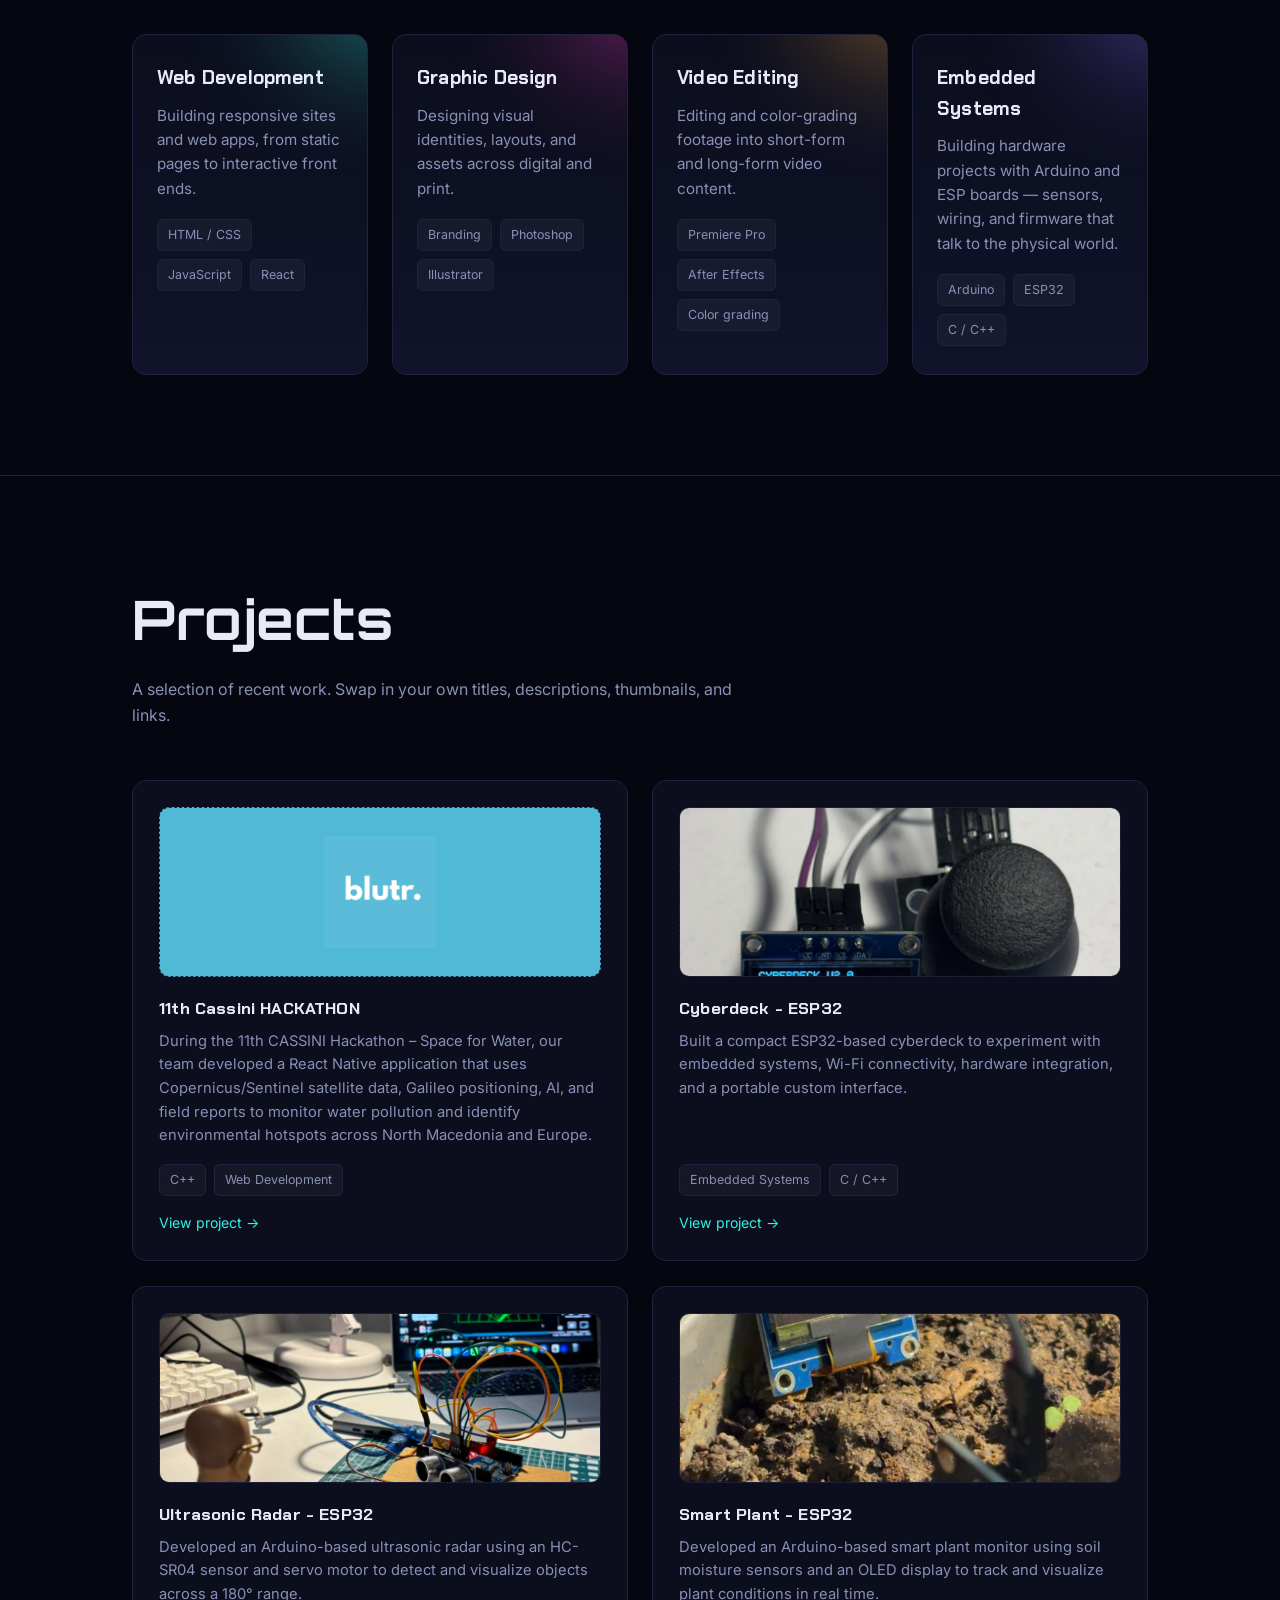
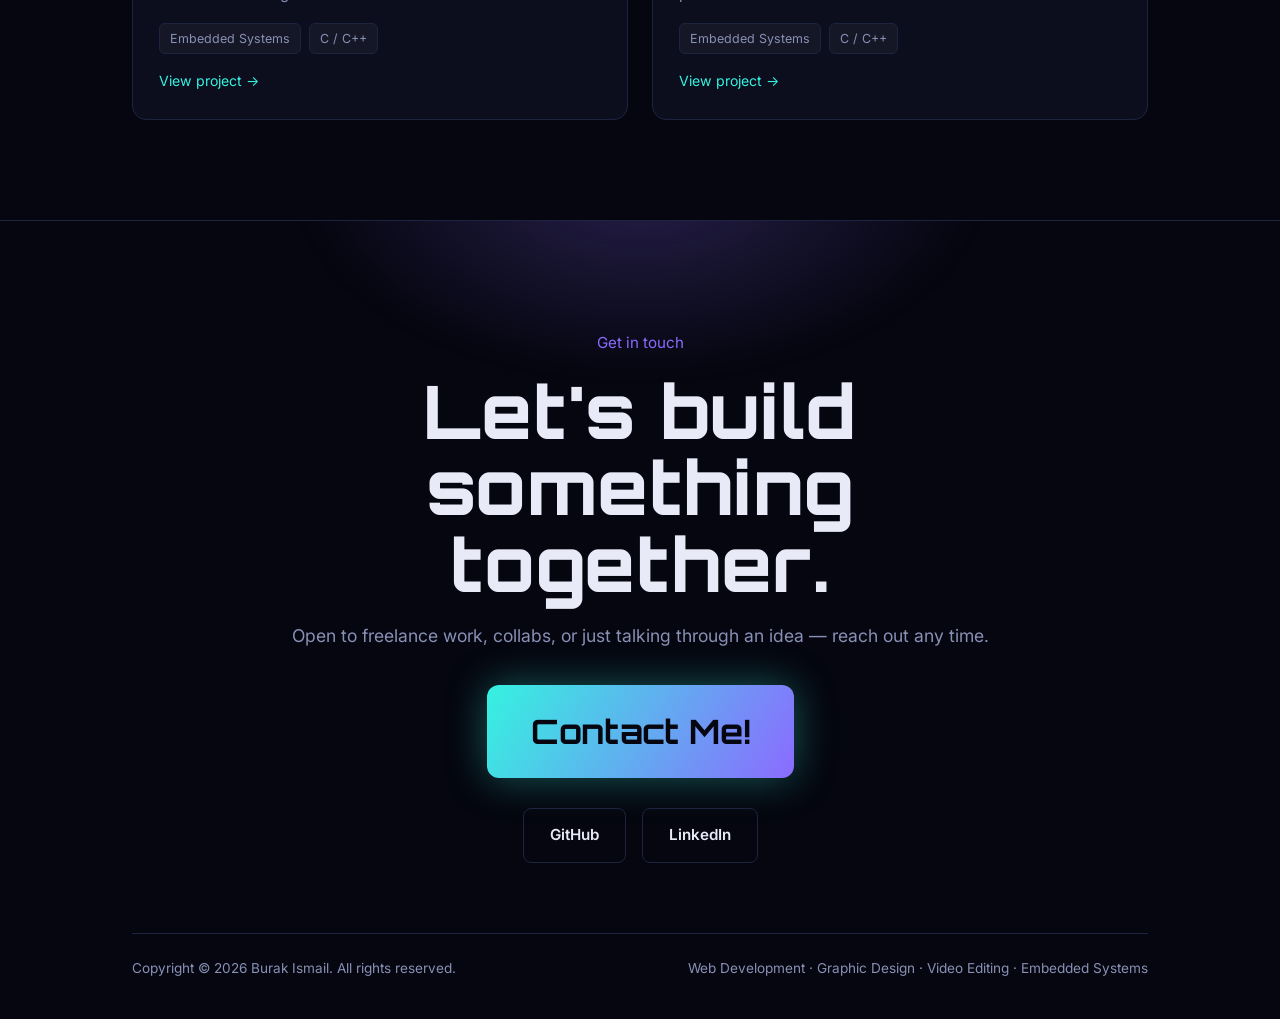
==== commit 487fdb36: "index.html" ====
--- a/index.html
+++ b/index.html
@@ -562,8 +562,8 @@
       <div class="section-head" style="margin-bottom: 24px;">
         <h2>About</h2>
       </div>
-      <p>Replace this with a short bio — a couple of sentences on who you are, what you work on, and what kind of projects you're looking for.</p>
-      <p>Mention how you got started, any focus areas within web dev / design / video, and what you're currently learning or building.</p>
+      <p>I’m a software engineering student who enjoys building and experimenting with technology, with interests in software, AI, and embedded systems.</p>
+      <p>I’m looking for opportunities to work on real-world projects, contribute my skills, and keep learning through new challenges.</p>
     </div>
     <div class="stat-card reveal">
       <div class="stat-list">
@@ -824,4 +824,4 @@
 })();
 </script>
 </body>
-</html>+</html>
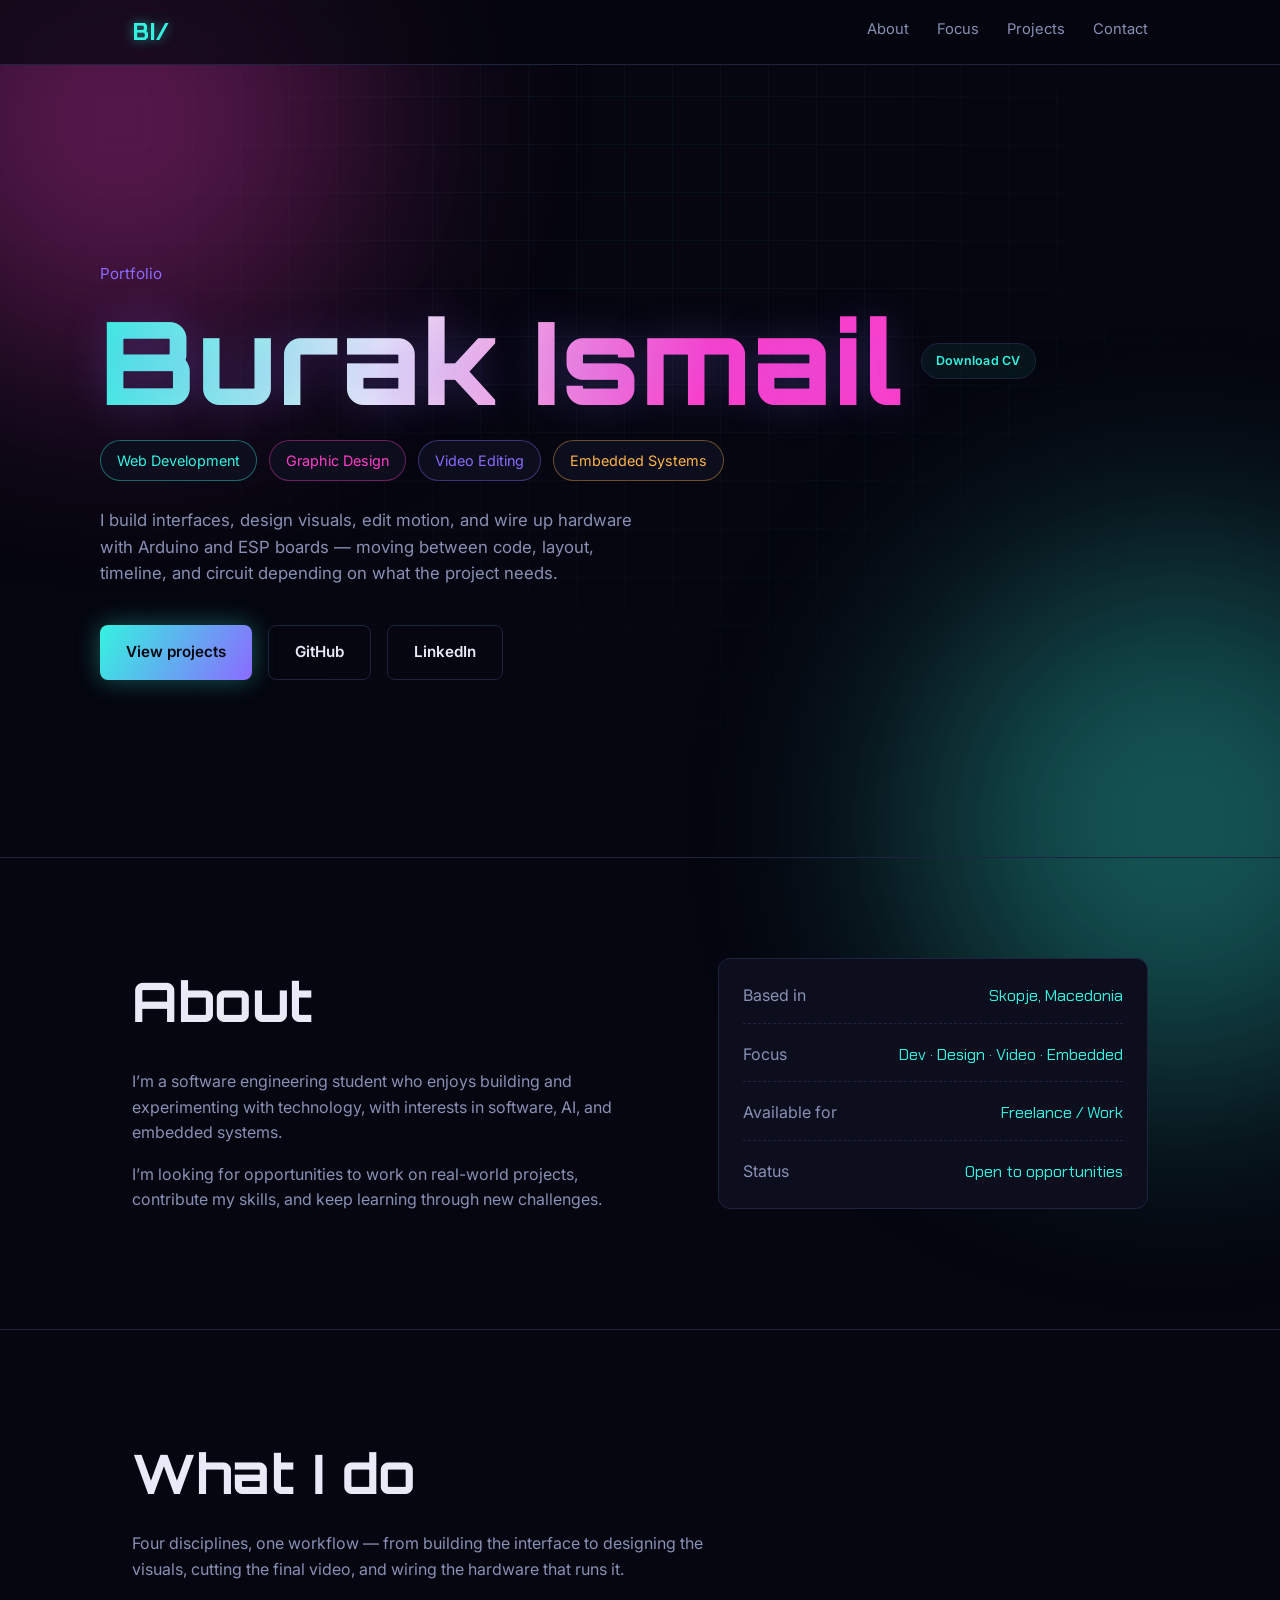
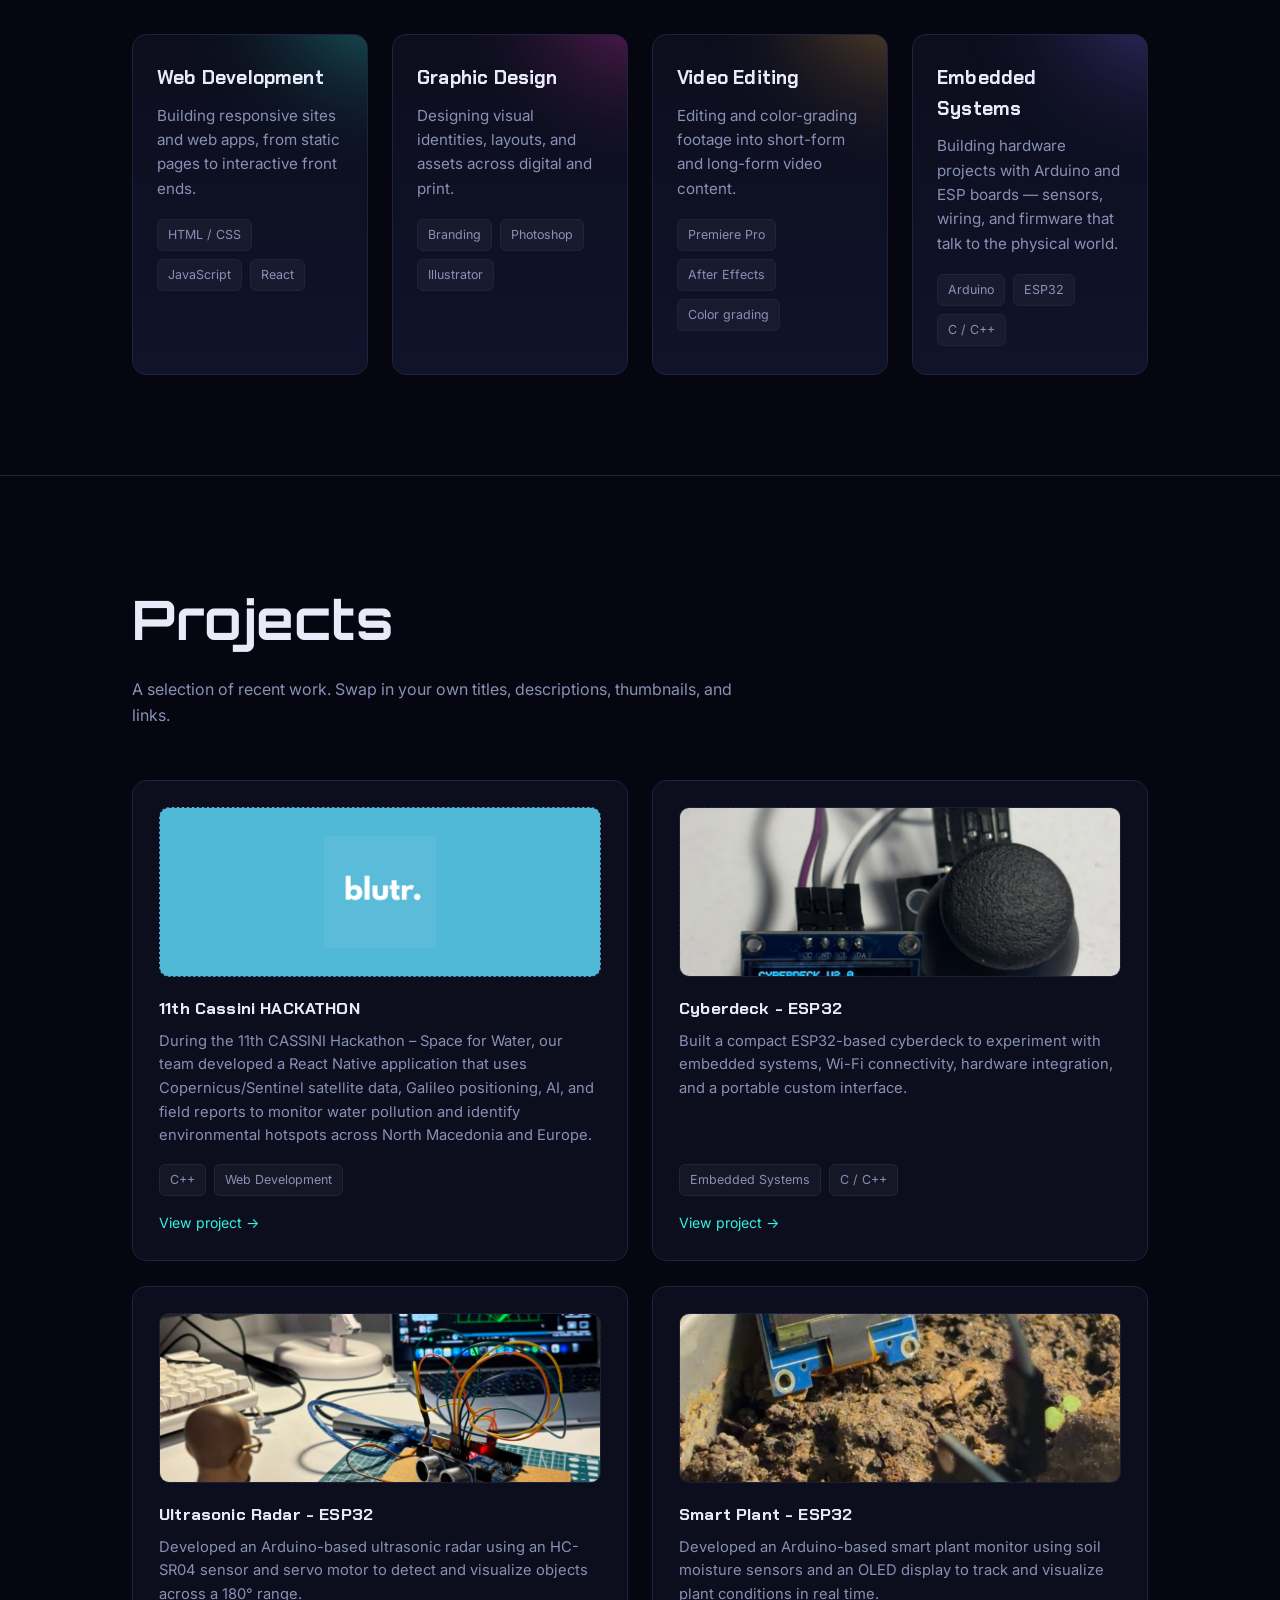
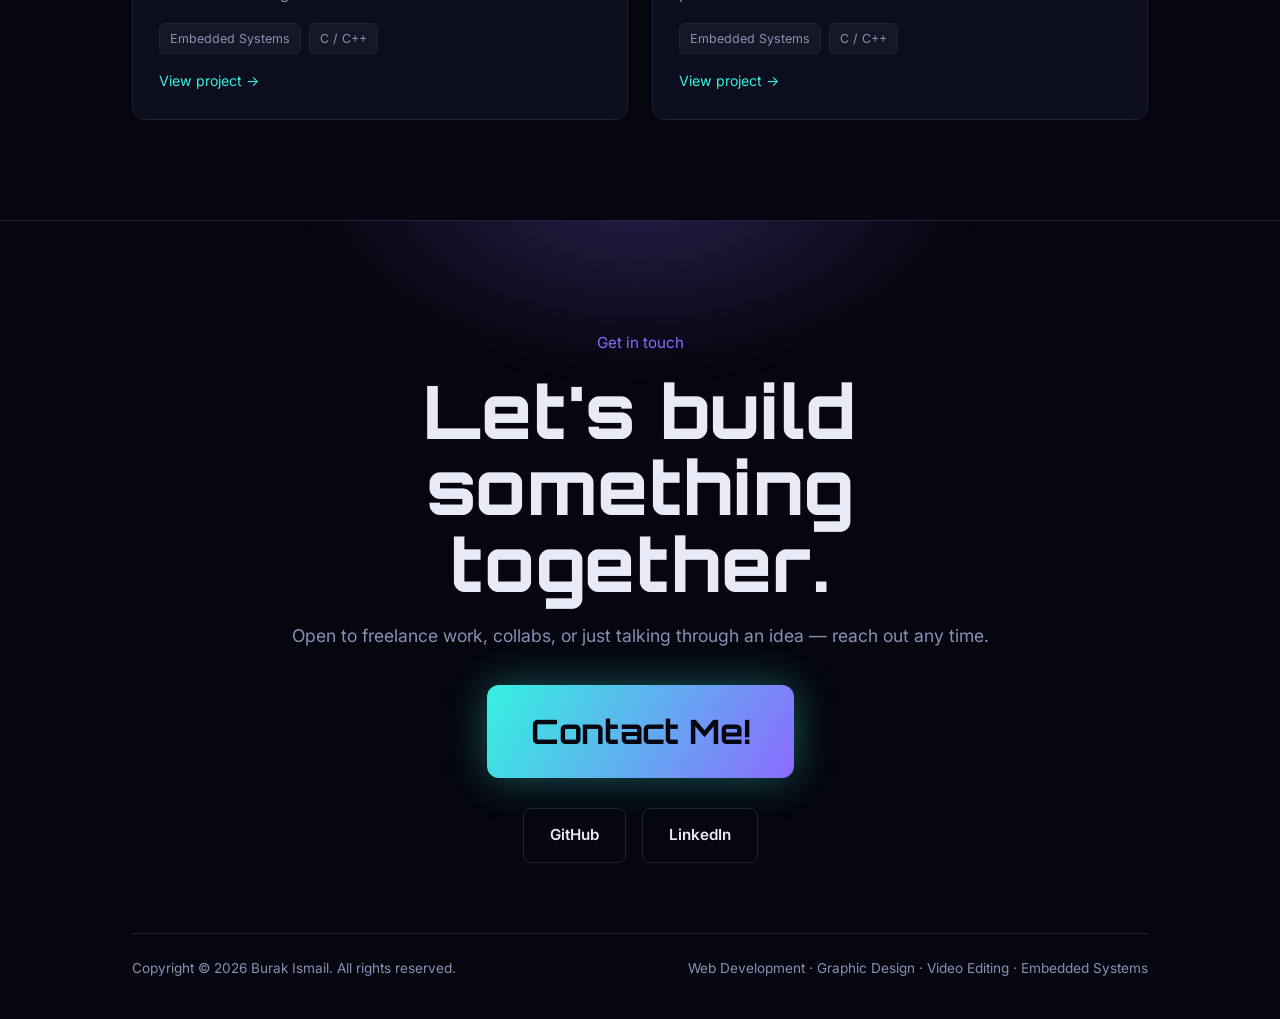
==== commit cda3848c: "index.html" ====
--- a/index.html
+++ b/index.html
@@ -710,7 +710,7 @@
       <h2>Let's build something together.</h2>
       <p>Open to freelance work, collabs, or just talking through an idea — reach out any time.</p>
       <!-- Replace the address below with your real email -->
-      <a class="contact-email" href="mailto:burakismai658@gmail.com">Contact Me!</a>
+      <a class="contact-email" href="mailto:burakismail658@gmail.com">Contact Me!</a>
       <div class="footer-links">
         <a class="btn btn-ghost" href="https://github.com/burx00" target="_blank" rel="noopener">GitHub</a>
         <a class="btn btn-ghost" href="https://www.linkedin.com/in/burak-ismail-444309406/" target="_blank" rel="noopener">LinkedIn</a>
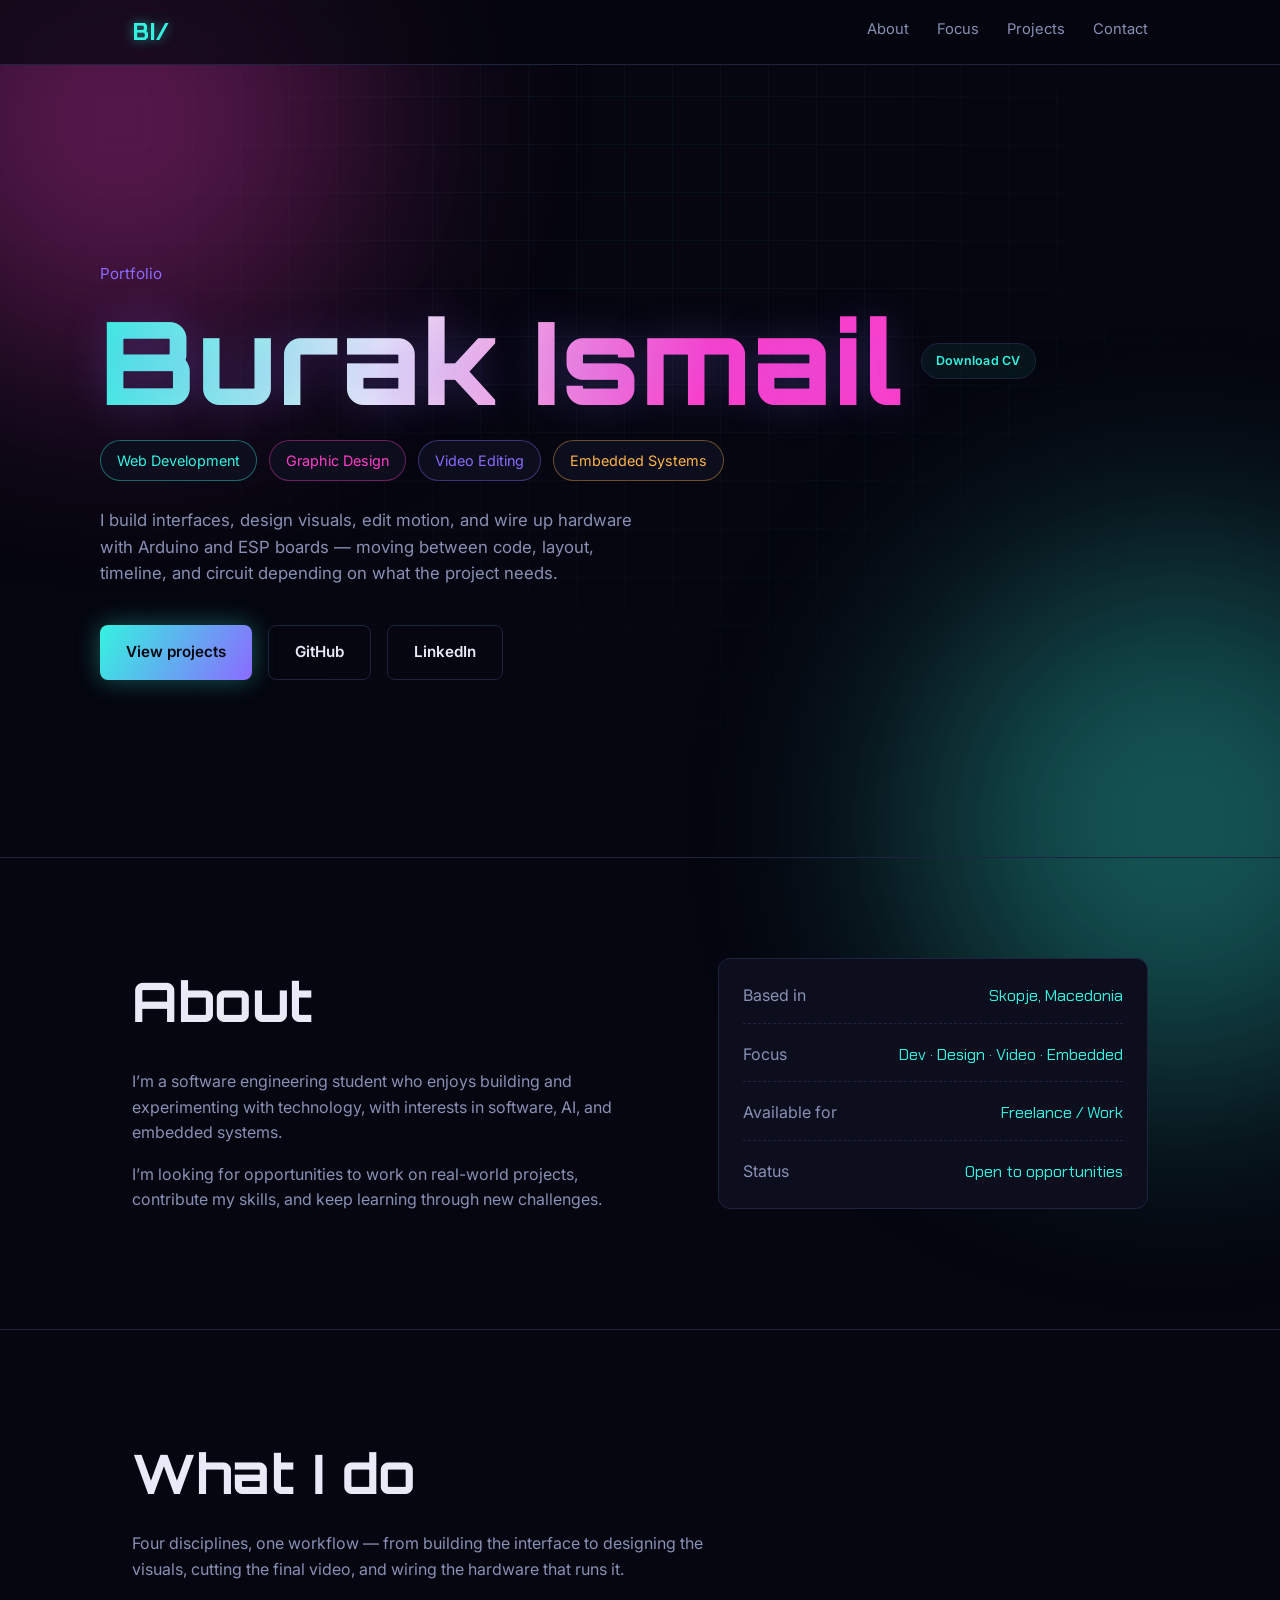
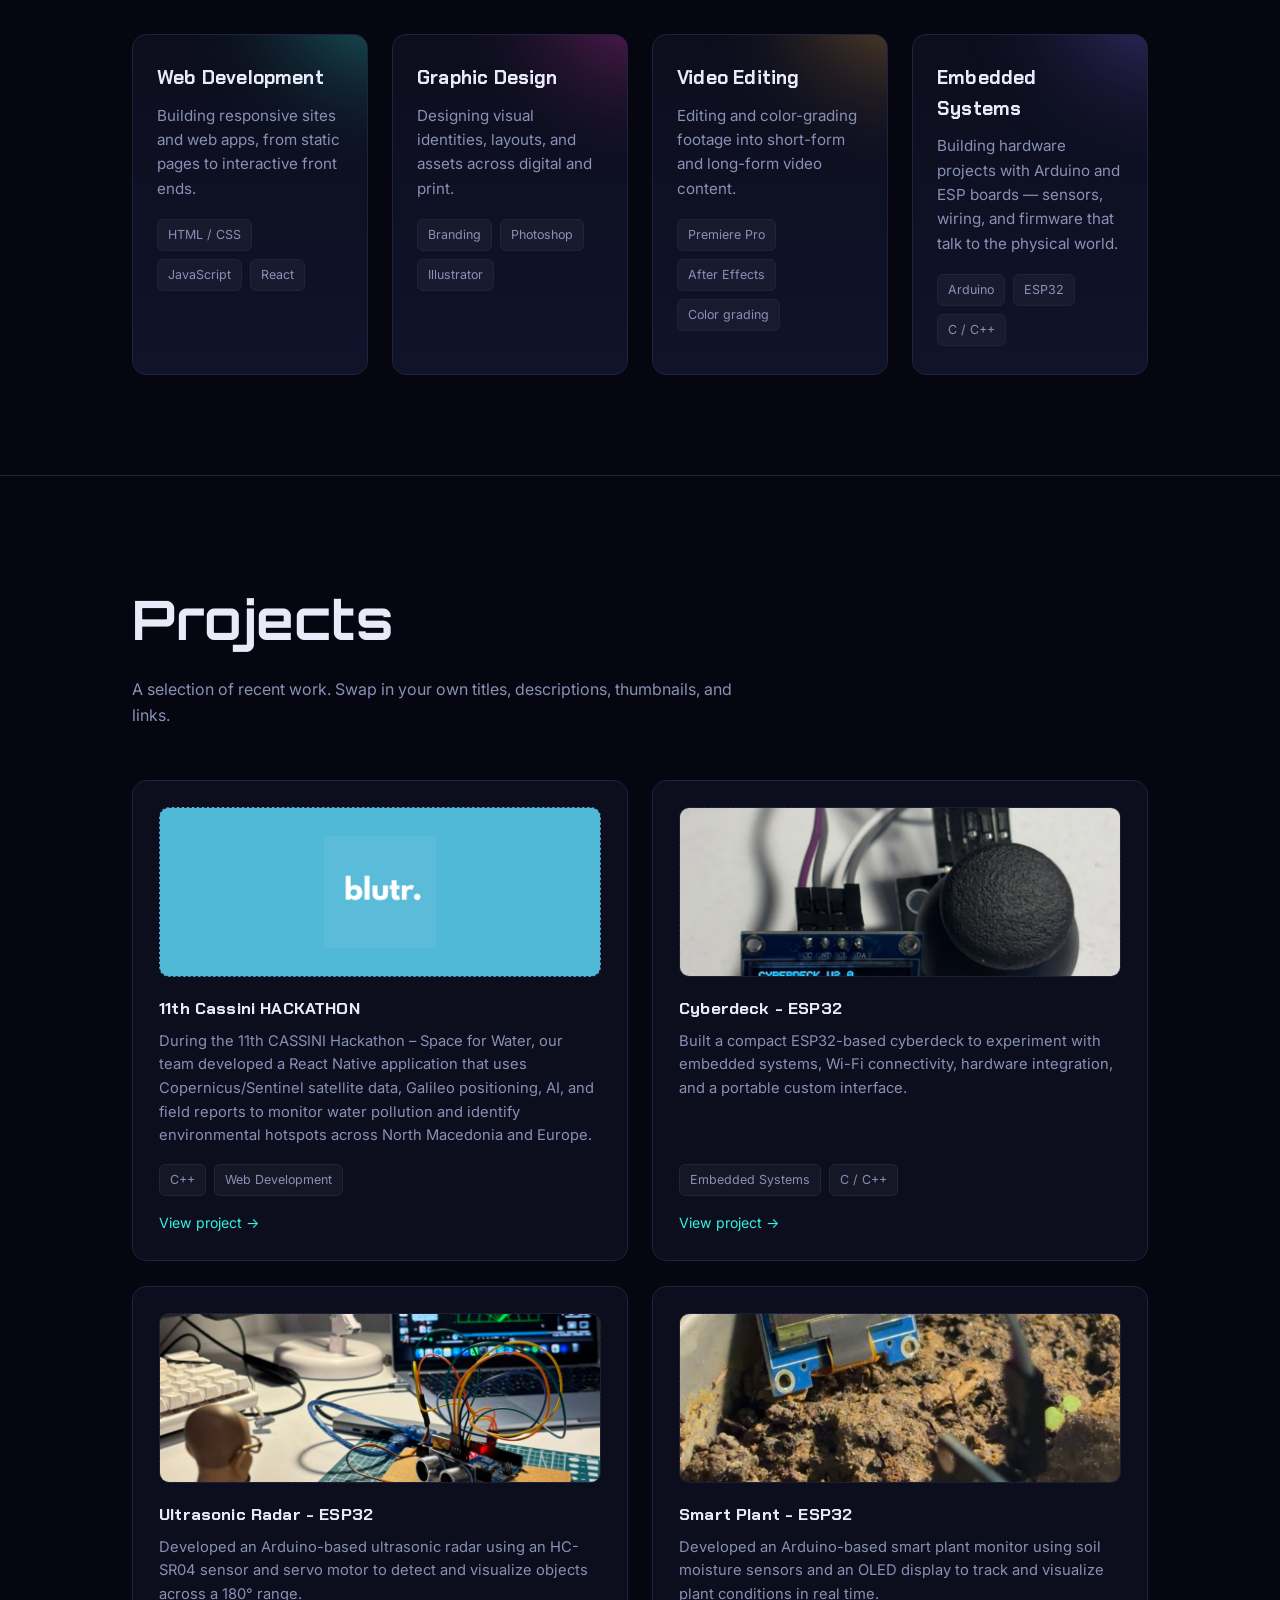
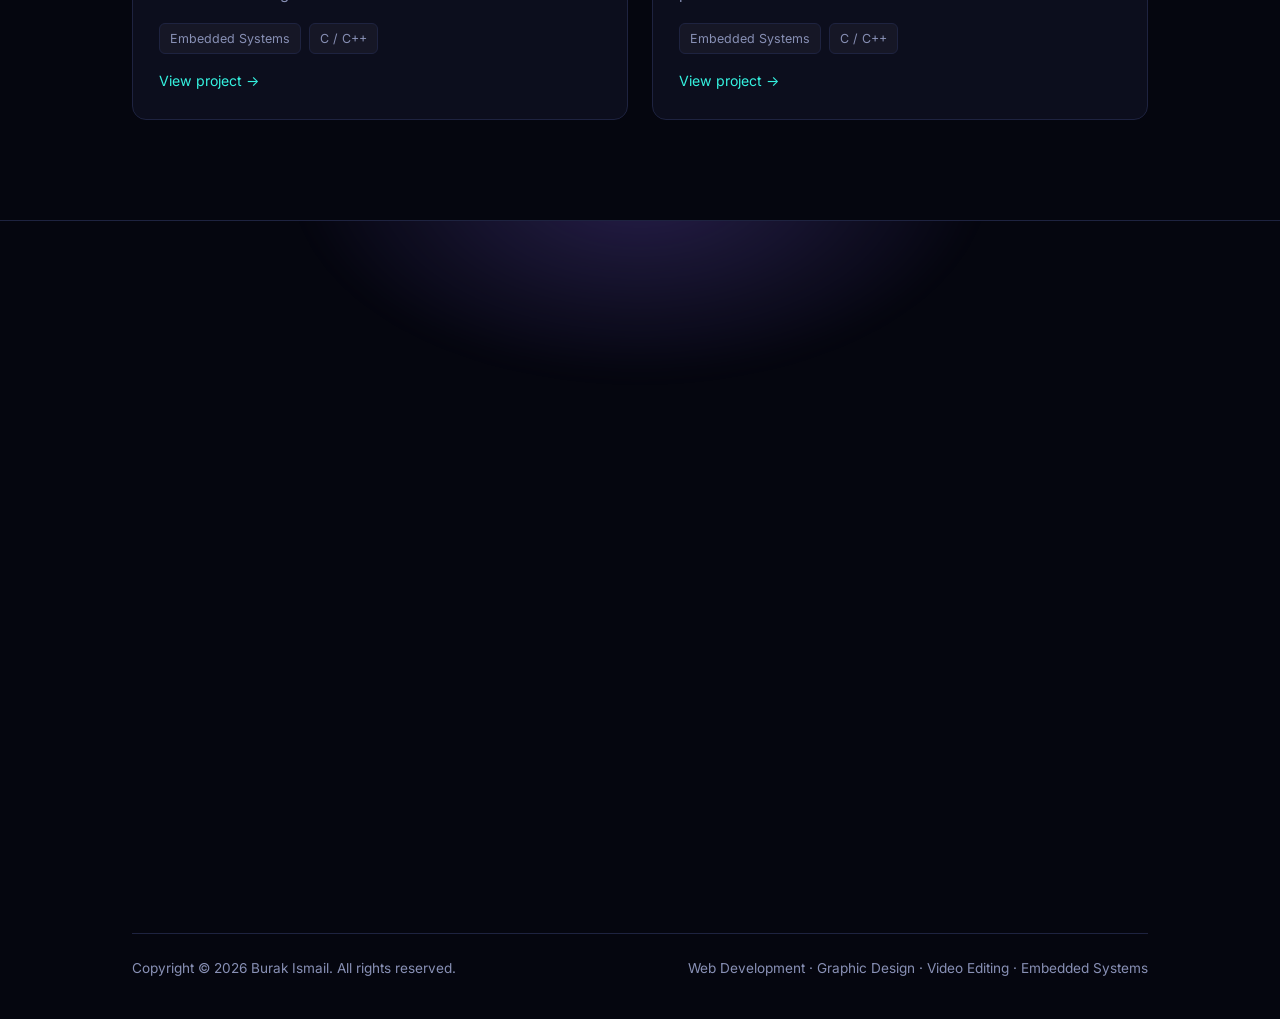
==== commit dbc3dce1: "index.html" ====
--- a/index.html
+++ b/index.html
@@ -641,11 +641,6 @@
       <h2>Projects</h2>
       <p>A selection of recent work. Swap in your own titles, descriptions, thumbnails, and links.</p>
     </div>
-    <!--
-      PROJECT CARDS — edit these four blocks with your real projects.
-      Each .project-card can be duplicated for more than four projects.
-      Replace the .project-thumb placeholder with an <img> tag if you have a screenshot.
-    -->
     <div class="project-grid">
       <div class="reveal-card">
         <div class="project-card tilt-card">
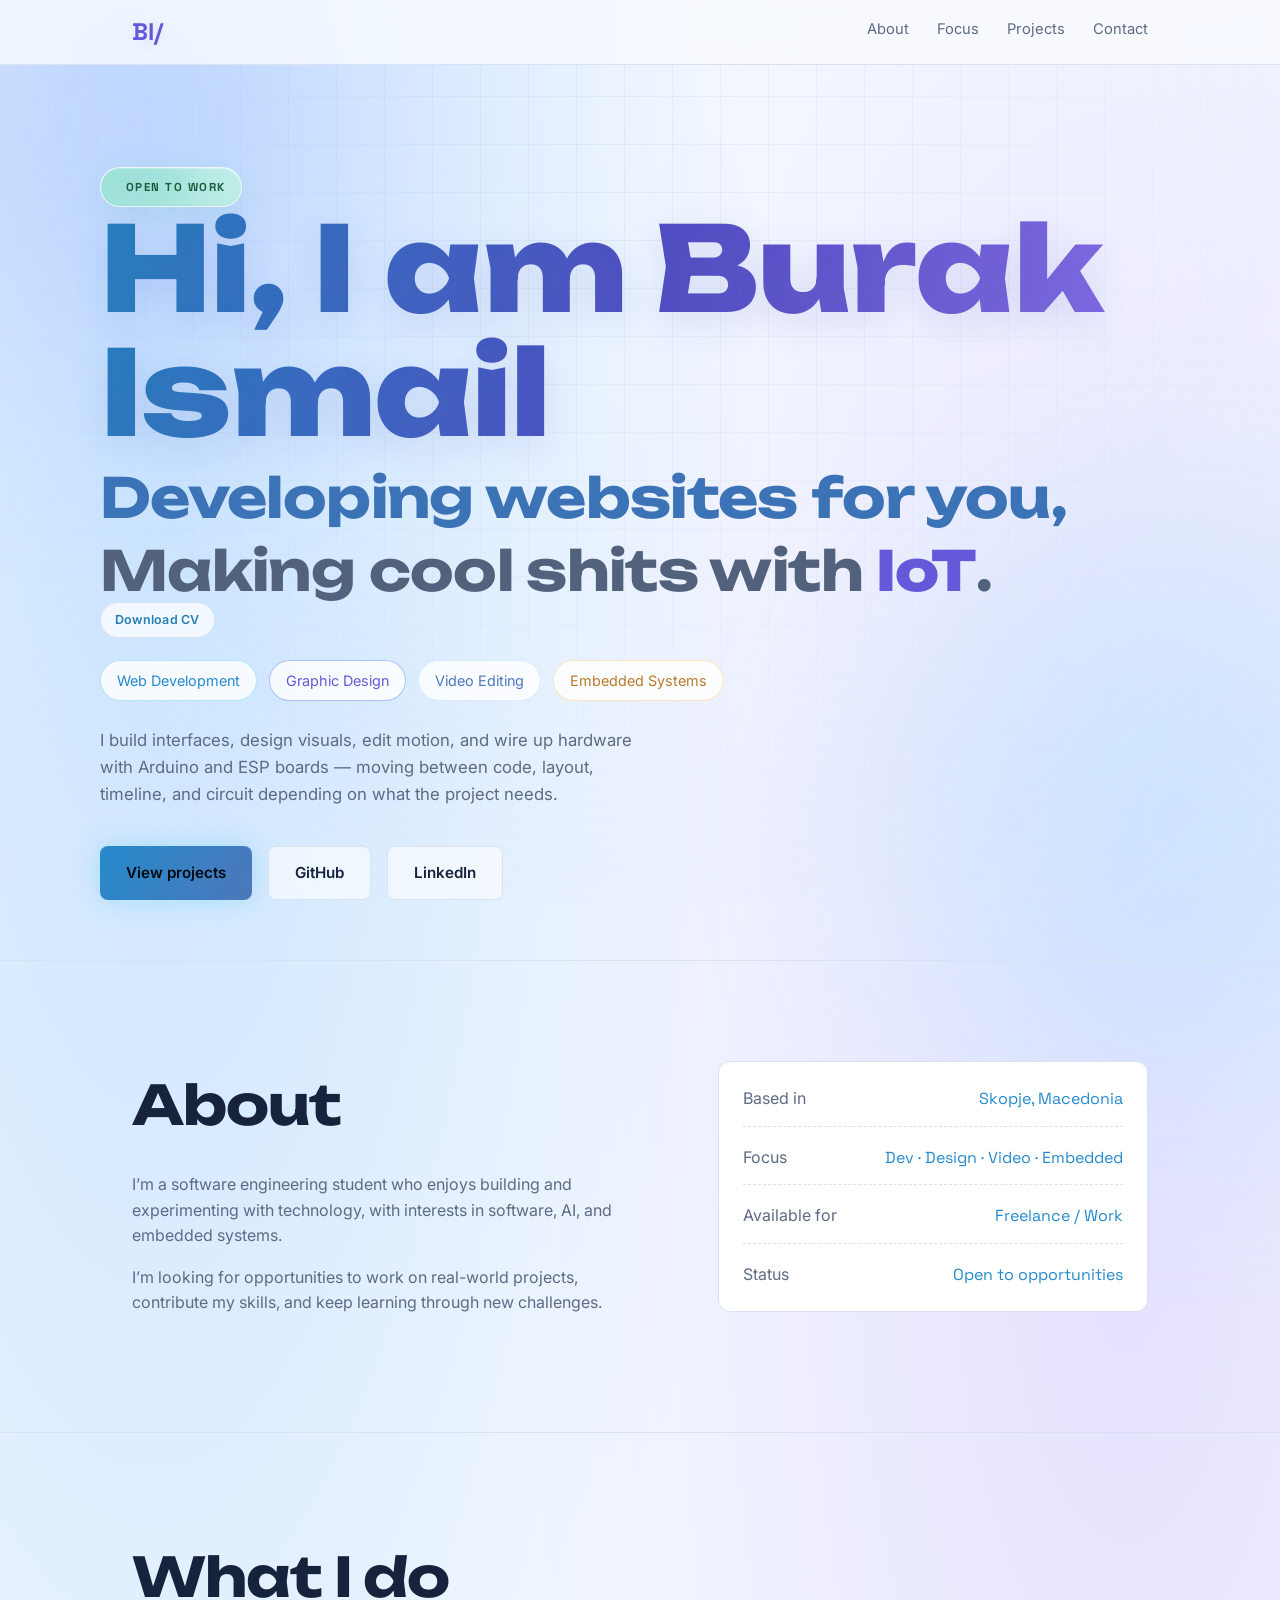
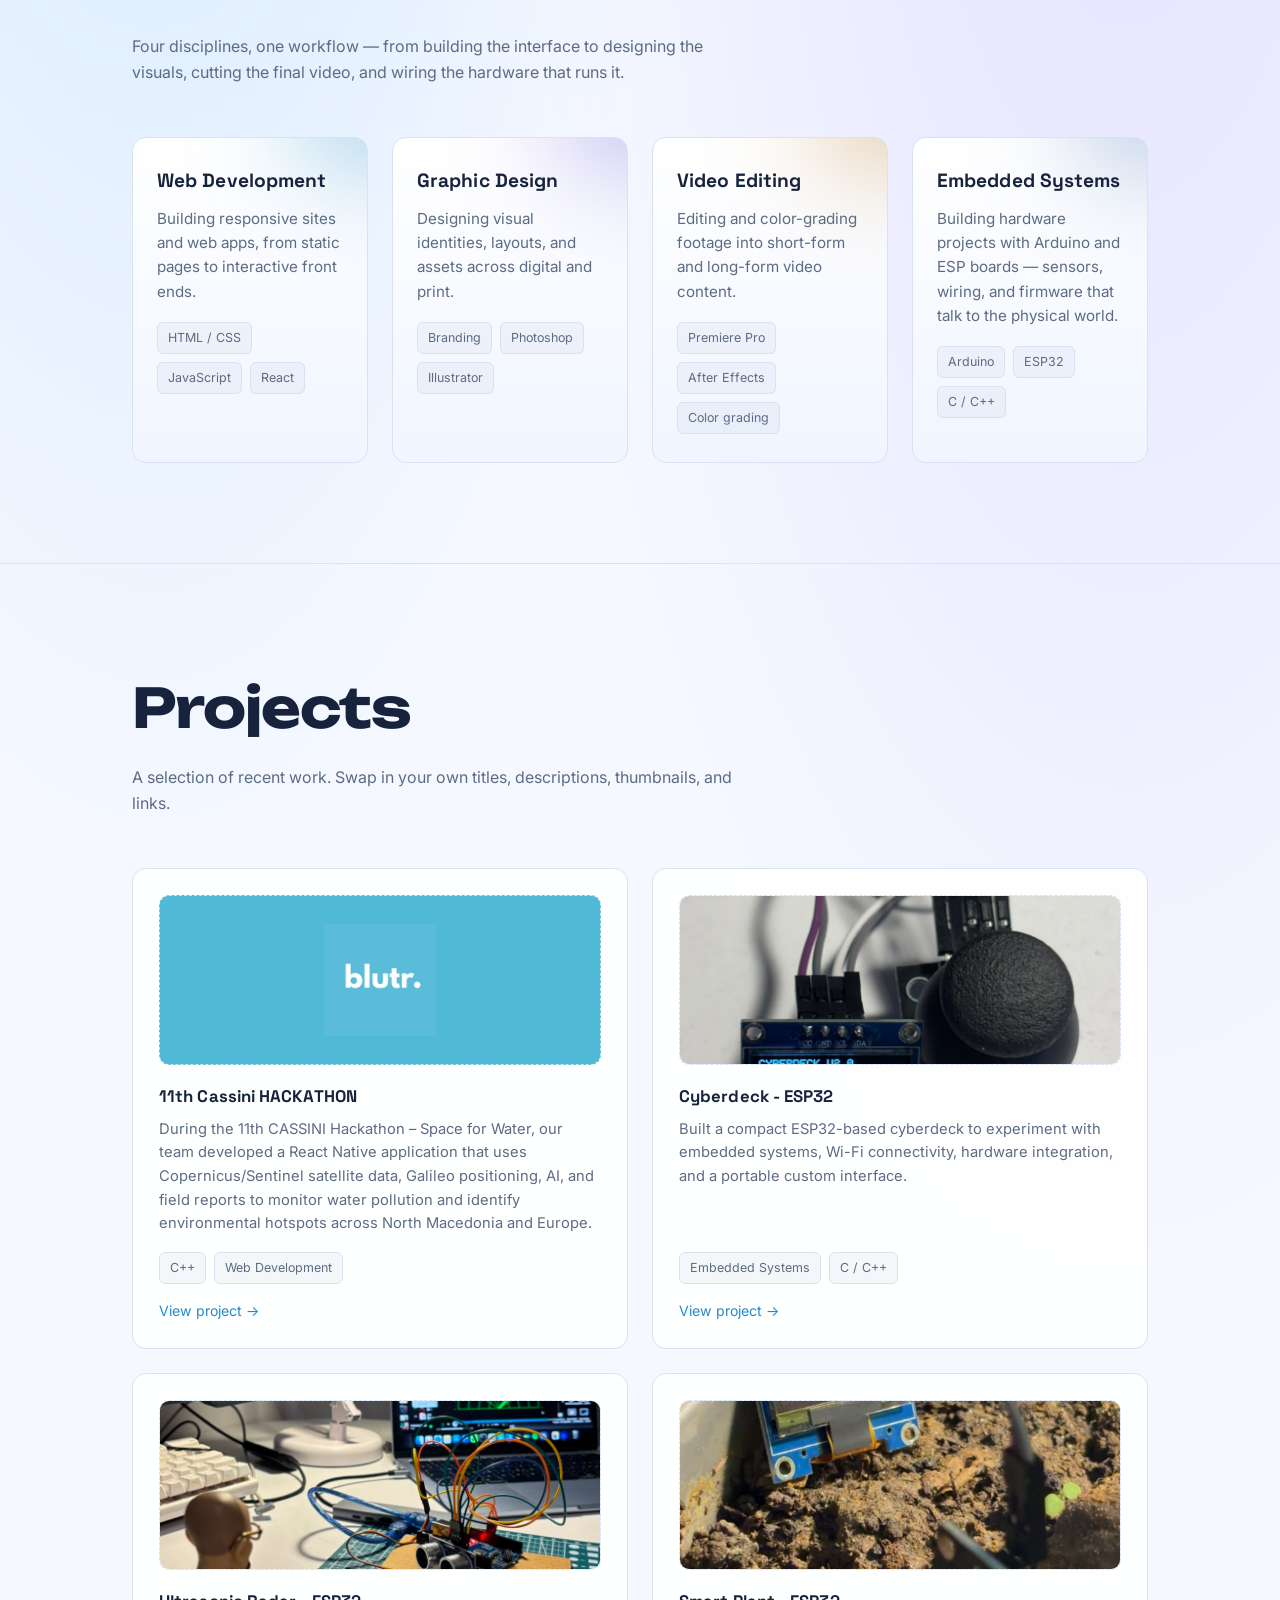
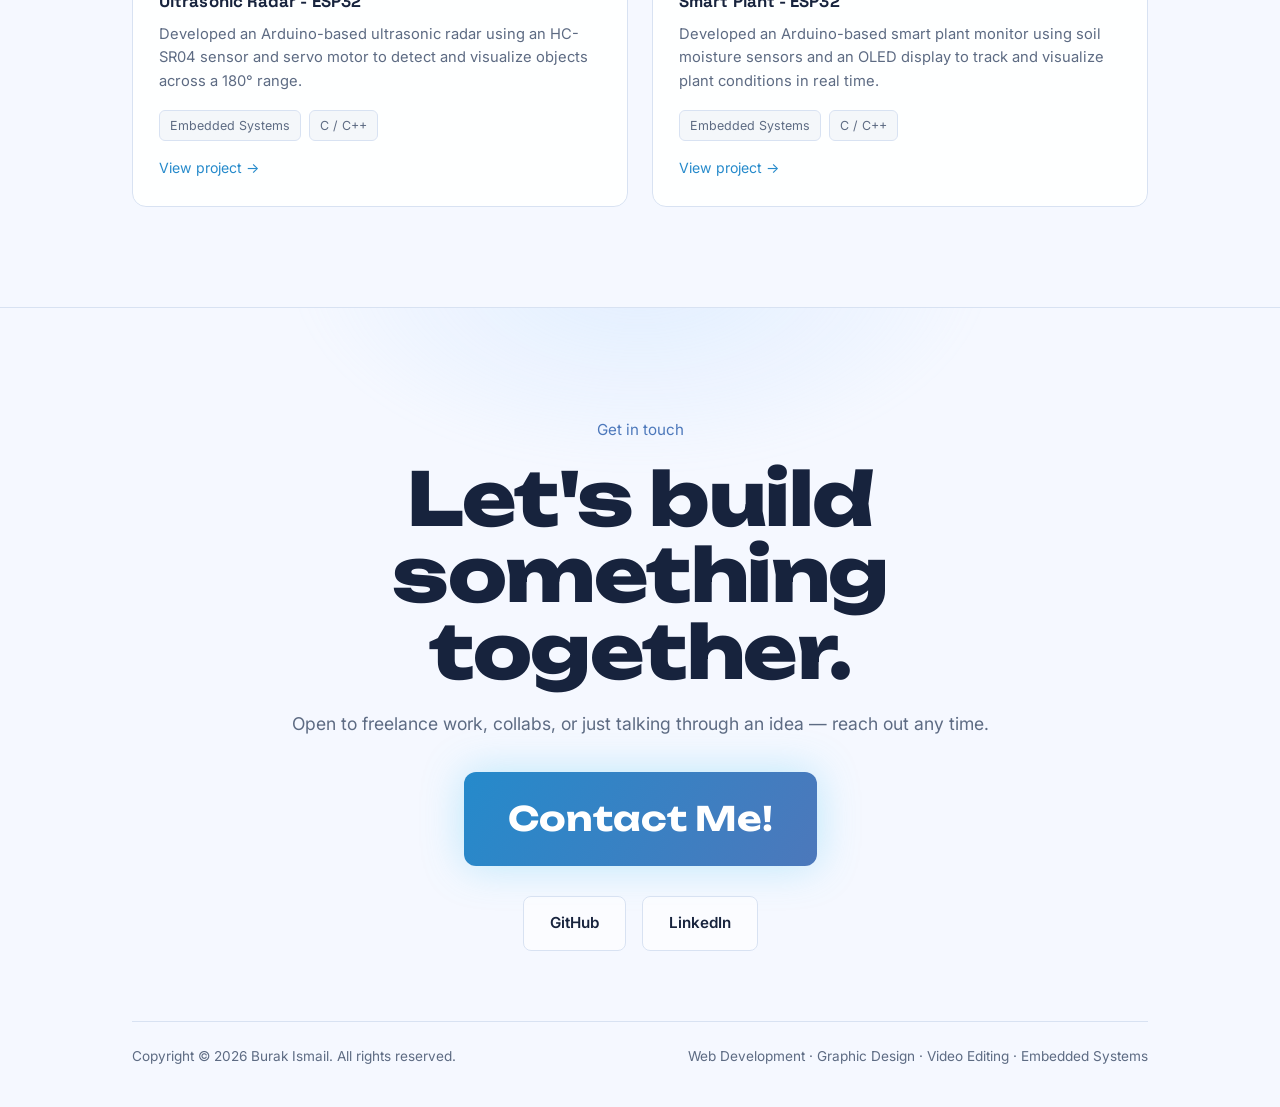
==== commit 033e1a8b: "index.html" ====
--- a/index.html
+++ b/index.html
@@ -1,528 +1,17 @@
 <!DOCTYPE html>
 <html lang="en">
 <head>
+<link rel="stylesheet" href="style.css">
 <meta charset="UTF-8">
 <meta name="viewport" content="width=device-width, initial-scale=1.0">
 <title>Burak Ismail — Portfolio</title>
-<style>
-  @import url('https://fonts.googleapis.com/css2?family=Orbitron:wght@600;700;800;900&family=Chakra+Petch:wght@400;500;600;700&family=Inter:wght@400;500;600&display=swap');
-
-  :root{
-    --bg: #05060f;
-    --panel: #0c0e1d;
-    --panel-2: #10132a;
-    --line: #1e2340;
-    --text: #e8eaf7;
-    --muted: #8890b5;
-    --cyan: #35f2e0;
-    --magenta: #ff3ec9;
-    --violet: #8b6bff;
-    --amber: #ffb347;
-  }
-
-  *{ box-sizing: border-box; margin:0; padding:0; }
-
-  html{ scroll-behavior: smooth; }
-
-  body{
-    background: var(--bg);
-    color: var(--text);
-    font-family: 'Inter', sans-serif;
-    line-height: 1.6;
-    overflow-x: hidden;
-  }
-
-  h3, .brand{
-    font-family: 'Chakra Petch', sans-serif;
-    letter-spacing: 0.01em;
-  }
-
-  h1, h2, .display{
-    font-family: 'Orbitron', sans-serif;
-    letter-spacing: 0.01em;
-  }
-
-  a{ color: inherit; text-decoration: none; }
-
-  ::selection{ background: var(--magenta); color: #05060f; }
-
-  /* background circuit grid */
-  .grid-bg{
-    position: fixed;
-    inset: 0;
-    z-index: -2;
-    background-image:
-      linear-gradient(rgba(53,242,224,0.05) 1px, transparent 1px),
-      linear-gradient(90deg, rgba(53,242,224,0.05) 1px, transparent 1px);
-    background-size: 48px 48px;
-    mask-image: radial-gradient(circle at 50% 20%, black 0%, transparent 75%);
-    will-change: transform;
-  }
-
-  .glow-orb{
-    position: fixed;
-    z-index: -1;
-    border-radius: 50%;
-    filter: blur(120px);
-    opacity: 0.35;
-    will-change: transform;
-  }
-  .orb-1{ width: 480px; height: 480px; background: var(--magenta); top: -120px; left: -120px; }
-  .orb-2{ width: 520px; height: 520px; background: var(--cyan); bottom: -180px; right: -160px; }
-
-  .wrap{
-    max-width: 1080px;
-    margin: 0 auto;
-    padding: 0 32px;
-  }
-
-  /* nav */
-  nav{
-    position: sticky;
-    top: 0;
-    z-index: 10;
-    backdrop-filter: blur(10px);
-    background: rgba(5,6,15,0.7);
-    border-bottom: 1px solid var(--line);
-  }
-  nav .wrap{
-    display: flex;
-    align-items: center;
-    justify-content: space-between;
-    height: 64px;
-  }
-  .brand{
-    font-family: 'Chakra Petch', sans-serif;
-    font-weight: 700;
-    font-size: 1.5rem;
-    color: var(--cyan);
-    text-shadow: 0 0 12px rgba(53,242,224,0.6);
-  }
-  .nav-links{ display: flex; gap: 28px; }
-  .nav-links a{
-    position: relative;
-    font-size: 0.92rem;
-    color: var(--muted);
-    transition: color 0.2s ease;
-    padding-bottom: 4px;
-  }
-  .nav-links a::after{
-    content: "";
-    position: absolute;
-    left: 0;
-    bottom: 0;
-    width: 0;
-    height: 1.5px;
-    background: linear-gradient(90deg, var(--cyan), var(--magenta));
-    transition: width 0.3s cubic-bezier(0.4,0,0.2,1);
-  }
-  .nav-links a:hover{ color: var(--text); }
-  .nav-links a:hover::after{ width: 100%; }
-
-  /* hero */
-  header.hero{
-    min-height: 88vh;
-    display: flex;
-    flex-direction: column;
-    justify-content: center;
-    padding: 80px 0 60px;
-    will-change: transform, opacity;
-  }
-  @keyframes heroRise{
-    from{ opacity: 0; transform: translateY(26px); }
-    to{ opacity: 1; transform: translateY(0); }
-  }
-  header.hero > *{
-    opacity: 0;
-    animation: heroRise 0.9s cubic-bezier(0.16,1,0.3,1) forwards;
-  }
-  header.hero > *:nth-child(1){ animation-delay: 0.05s; }
-  header.hero > *:nth-child(2){ animation-delay: 0.18s; }
-  header.hero > *:nth-child(3){ animation-delay: 0.32s; }
-  header.hero > *:nth-child(4){ animation-delay: 0.46s; }
-  header.hero > *:nth-child(5){ animation-delay: 0.6s; }
-  .kicker{
-    color: var(--violet);
-    font-size: 0.95rem;
-    margin-bottom: 18px;
-    max-width: 520px;
-  }
-  .hero h1{
-    font-size: clamp(3.4rem, 9vw, 7.2rem);
-    line-height: 0.98;
-    font-weight: 800;
-    background: linear-gradient(100deg, var(--cyan) 0%, var(--text) 35%, var(--magenta) 75%);
-    -webkit-background-clip: text;
-    background-clip: text;
-    color: transparent;
-    text-shadow: 0 0 40px rgba(139,107,255,0.25);
-  }
-  .name-row{
-    display: flex;
-    align-items: center;
-    flex-wrap: wrap;
-    gap: 18px;
-  }
-  .cv-btn{
-    display: inline-flex;
-    align-items: center;
-    gap: 6px;
-    font-family: 'Inter', sans-serif;
-    font-size: 0.78rem;
-    font-weight: 600;
-    letter-spacing: 0.02em;
-    padding: 7px 14px;
-    border-radius: 999px;
-    border: 1px solid var(--line);
-    color: var(--cyan);
-    background: rgba(53,242,224,0.06);
-    transition: border-color 0.2s ease, color 0.2s ease, transform 0.15s ease;
-    white-space: nowrap;
-  }
-  .cv-btn:hover{
-    border-color: var(--cyan);
-    color: var(--text);
-    transform: translateY(-1px);
-    box-shadow: 0 0 16px rgba(53,242,224,0.3);
-  }
-  .roles{
-    margin-top: 22px;
-    display: flex;
-    flex-wrap: wrap;
-    gap: 12px;
-  }
-  .role-chip{
-    border: 1px solid var(--line);
-    background: var(--panel);
-    padding: 8px 16px;
-    border-radius: 999px;
-    font-size: 0.9rem;
-    color: var(--muted);
-    transition: transform 0.3s cubic-bezier(0.4,0,0.2,1), box-shadow 0.3s ease, background 0.3s ease, border-color 0.3s ease;
-  }
-  .role-chip.c1{ border-color: rgba(53,242,224,0.4); color: var(--cyan); }
-  .role-chip.c2{ border-color: rgba(255,62,201,0.4); color: var(--magenta); }
-  .role-chip.c3{ border-color: rgba(139,107,255,0.4); color: var(--violet); }
-  .role-chip.c4{ border-color: rgba(255,179,71,0.4); color: var(--amber); }
-  .role-chip.c1:hover{ transform: translateY(-2px); background: rgba(53,242,224,0.1); border-color: var(--cyan); box-shadow: 0 0 20px rgba(53,242,224,0.35); cursor: default;}
-  .role-chip.c2:hover{ transform: translateY(-2px); background: rgba(255,62,201,0.1); border-color: var(--magenta); box-shadow: 0 0 20px rgba(255,62,201,0.35); cursor: default;}
-  .role-chip.c3:hover{ transform: translateY(-2px); background: rgba(139,107,255,0.1); border-color: var(--violet); box-shadow: 0 0 20px rgba(139,107,255,0.35); cursor: default;}
-  .role-chip.c4:hover{ transform: translateY(-2px); background: rgba(255,179,71,0.1); border-color: var(--amber); box-shadow: 0 0 20px rgba(255,179,71,0.35); cursor: default;}
-
-  .hero p.desc{
-    margin-top: 26px;
-    max-width: 560px;
-    color: var(--muted);
-    font-size: 1.05rem;
-  }
-
-  .cta-row{
-    margin-top: 38px;
-    display: flex;
-    gap: 16px;
-    flex-wrap: wrap;
-  }
-  .btn{
-    display: inline-flex;
-    align-items: center;
-    gap: 8px;
-    padding: 14px 26px;
-    border-radius: 8px;
-    font-weight: 600;
-    font-size: 0.95rem;
-    transition: transform 0.3s cubic-bezier(0.4,0,0.2,1), box-shadow 0.3s ease, border-color 0.3s ease, color 0.3s ease, background 0.3s ease;
-  }
-  .btn-primary{
-    background: linear-gradient(120deg, var(--cyan), var(--violet));
-    color: #05060f;
-    box-shadow: 0 0 24px rgba(53,242,224,0.35);
-  }
-  .btn-primary:hover{ transform: translateY(-3px); box-shadow: 0 0 36px rgba(53,242,224,0.6); }
-  .btn-ghost{
-    border: 1px solid var(--line);
-    color: var(--text);
-    background: transparent;
-  }
-  .btn-ghost:hover{ transform: translateY(-3px); border-color: var(--magenta); color: var(--magenta); background: rgba(255,62,201,0.06); box-shadow: 0 0 24px rgba(255,62,201,0.3); }
-
-  /* sections generic */
-  section{ padding: 100px 0; border-top: 1px solid var(--line); }
-  .section-head{ max-width: 620px; margin-bottom: 52px; }
-  .section-head h2{
-    font-size: clamp(2.2rem, 4.6vw, 3.4rem);
-    font-weight: 700;
-  }
-  .section-head p{ color: var(--muted); margin-top: 14px; }
-
-  /* about */
-  .about-grid{
-    display: grid;
-    grid-template-columns: 1.1fr 0.9fr;
-    gap: 60px;
-    align-items: start;
-  }
-  .about-grid p{ color: var(--muted); margin-bottom: 16px; }
-  .stat-card{
-    border: 1px solid var(--line);
-    background: var(--panel);
-    border-radius: 12px;
-    padding: 24px;
-  }
-  .stat-list{ display: flex; flex-direction: column; gap: 18px; }
-  .stat-row{ display: flex; justify-content: space-between; border-bottom: 1px dashed var(--line); padding-bottom: 14px; }
-  .stat-row:last-child{ border-bottom: none; padding-bottom: 0; }
-  .stat-row span:first-child{ color: var(--muted); }
-  .stat-row span:last-child{ color: var(--cyan); font-family: 'Chakra Petch', sans-serif; }
-
-  /* focus areas */
-  .focus-grid{
-    display: grid;
-    grid-template-columns: repeat(4, 1fr);
-    gap: 24px;
-  }
-  .focus-card{
-    border: 1px solid var(--line);
-    background: linear-gradient(180deg, var(--panel) 0%, var(--panel-2) 100%);
-    border-radius: 14px;
-    padding: 28px 24px;
-    position: relative;
-    overflow: hidden;
-    transition: transform 0.35s cubic-bezier(0.4,0,0.2,1), border-color 0.35s ease, box-shadow 0.35s ease;
-  }
-  .focus-card::before{
-    content: "";
-    position: absolute;
-    top: -40%; right: -40%;
-    width: 160px; height: 160px;
-    border-radius: 50%;
-    filter: blur(60px);
-    opacity: 0.5;
-    transition: opacity 0.35s ease, transform 0.35s ease;
-  }
-  .focus-card:hover{ transform: translateY(-6px); }
-  .focus-card:hover::before{ opacity: 0.9; transform: scale(1.2); }
-  .focus-card.dev::before{ background: var(--cyan); }
-  .focus-card.design::before{ background: var(--magenta); }
-  .focus-card.video::before{ background: var(--amber); }
-  .focus-card.embedded::before{ background: var(--violet); }
-  .focus-card.dev:hover{ border-color: rgba(53,242,224,0.5); box-shadow: 0 16px 40px rgba(53,242,224,0.15); cursor: default;}
-  .focus-card.design:hover{ border-color: rgba(255,62,201,0.5); box-shadow: 0 16px 40px rgba(255,62,201,0.15); cursor: default;}
-  .focus-card.video:hover{ border-color: rgba(255,179,71,0.5); box-shadow: 0 16px 40px rgba(255,179,71,0.15); cursor: default;}
-  .focus-card.embedded:hover{ border-color: rgba(139,107,255,0.5); box-shadow: 0 16px 40px rgba(139,107,255,0.15); cursor: default;}
-  .focus-card h3{ font-size: 1.2rem; margin-bottom: 10px; position: relative; }
-  .focus-card p{ color: var(--muted); font-size: 0.95rem; margin-bottom: 18px; position: relative; }
-  .tag-row{ display: flex; flex-wrap: wrap; gap: 8px; position: relative; }
-  .tag{
-    font-size: 0.78rem;
-    padding: 5px 10px;
-    border-radius: 6px;
-    background: rgba(255,255,255,0.04);
-    border: 1px solid var(--line);
-    color: var(--muted);
-  }
-
-  /* projects */
-  .project-grid{
-    display: grid;
-    grid-template-columns: repeat(2, 1fr);
-    gap: 24px;
-  }
-  .project-card{
-    border: 1px solid var(--line);
-    background: var(--panel);
-    border-radius: 14px;
-    padding: 26px;
-    display: flex;
-    flex-direction: column;
-    min-height: 220px;
-    position: relative;
-    overflow: hidden;
-    transition: border-color 0.2s ease, transform 0.2s ease;
-  }
-  .project-card:hover{ border-color: var(--violet); transform: translateY(-3px); }
-  .project-thumb{
-    height: 170px;
-    border-radius: 10px;
-    margin-bottom: 18px;
-    background: repeating-linear-gradient(135deg, rgba(53,242,224,0.08) 0 10px, rgba(255,62,201,0.08) 10px 20px);
-    border: 1px dashed var(--line);
-    display: flex;
-    align-items: center;
-    justify-content: center;
-    color: var(--muted);
-    font-size: 0.85rem;
-    overflow: hidden;
-  }
-  .project-thumb img{
-    width: 100%;
-    height: 100%;
-    object-fit: cover;
-    display: block;
-  }
-  .project-thumb.blutr-thumb{
-    background: #4fb9d6;
-  }
-  .project-thumb.blutr-thumb img{
-    object-fit: contain;
-    padding: 28px;
-  }
-  .project-card h3{ font-size: 1.05rem; margin-bottom: 8px; }
-  .project-card p{ color: var(--muted); font-size: 0.92rem; flex-grow: 1; }
-  .project-card .tag-row{ margin-top: 16px; }
-  .project-link{
-    margin-top: 16px;
-    font-size: 0.88rem;
-    color: var(--cyan);
-  }
-
-  /* contact / footer */
-  footer{
-    border-top: 1px solid var(--line);
-    padding: 110px 0 40px;
-    position: relative;
-    overflow: hidden;
-  }
-  footer::before{
-    content: "";
-    position: absolute;
-    top: -30%; left: 50%;
-    transform: translateX(-50%);
-    width: 700px; height: 400px;
-    background: radial-gradient(ellipse at center, rgba(139,107,255,0.25) 0%, transparent 70%);
-    filter: blur(10px);
-    pointer-events: none;
-  }
-  .contact-panel{
-    position: relative;
-    text-align: center;
-    max-width: 720px;
-    margin: 0 auto 70px;
-  }
-  .contact-panel .kicker{ margin: 0 auto 18px; }
-  .contact-panel h2{
-    font-size: clamp(2.6rem, 7vw, 4.6rem);
-    font-weight: 800;
-    line-height: 1.04;
-  }
-  .contact-panel p{
-    margin-top: 20px;
-    color: var(--muted);
-    font-size: 1.1rem;
-  }
-  .contact-email{
-    display: inline-block;
-    margin-top: 34px;
-    font-family: 'Orbitron', sans-serif;
-    font-size: clamp(1.4rem, 3.6vw, 2.1rem);
-    font-weight: 700;
-    padding: 20px 44px;
-    border-radius: 12px;
-    background: linear-gradient(120deg, var(--cyan), var(--violet));
-    color: #05060f;
-    box-shadow: 0 0 40px rgba(53,242,224,0.35);
-    transition: transform 0.15s ease, box-shadow 0.15s ease;
-  }
-  .contact-email:hover{ transform: translateY(-3px); box-shadow: 0 0 55px rgba(53,242,224,0.5); }
-  .footer-links{
-    display: flex;
-    justify-content: center;
-    gap: 16px;
-    flex-wrap: wrap;
-    margin-top: 30px;
-  }
-  .footer-bottom{
-    margin-top: 70px;
-    padding-top: 24px;
-    border-top: 1px solid var(--line);
-    display: flex;
-    justify-content: space-between;
-    color: var(--muted);
-    font-size: 0.85rem;
-    flex-wrap: wrap;
-    gap: 10px;
-  }
-
-  @media (max-width: 980px){
-    .focus-grid{ grid-template-columns: repeat(2, 1fr); }
-  }
-
-  @media (max-width: 780px){
-    .about-grid, .focus-grid, .project-grid{ grid-template-columns: 1fr; }
-    .nav-links{ display: none; }
-  }
-
-  @media (prefers-reduced-motion: reduce){
-    html{ scroll-behavior: auto; }
-    *{ transition: none !important; }
-  }
-
-  :focus-visible{
-    outline: 2px solid var(--cyan);
-    outline-offset: 3px;
-  }
-
-  /* scroll reveal */
-  .reveal, .reveal-card{
-    opacity: 0;
-    transform: translateY(32px);
-    transition: opacity 0.7s cubic-bezier(0.16,1,0.3,1), transform 0.7s cubic-bezier(0.16,1,0.3,1);
-  }
-  .reveal-card{ display: flex; }
-  .reveal-card > .focus-card, .reveal-card > .project-card{ flex: 1 1 auto; width: 100%; }
-  .reveal.in-view, .reveal-card.in-view{ opacity: 1; transform: translateY(0); }
-
-  .focus-grid .reveal-card:nth-child(1){ transition-delay: 0s; }
-  .focus-grid .reveal-card:nth-child(2){ transition-delay: 0.08s; }
-  .focus-grid .reveal-card:nth-child(3){ transition-delay: 0.16s; }
-  .focus-grid .reveal-card:nth-child(4){ transition-delay: 0.24s; }
-
-  .project-grid .reveal-card:nth-child(1){ transition-delay: 0s; }
-  .project-grid .reveal-card:nth-child(2){ transition-delay: 0.08s; }
-  .project-grid .reveal-card:nth-child(3){ transition-delay: 0.16s; }
-  .project-grid .reveal-card:nth-child(4){ transition-delay: 0.24s; }
-
-  .about-grid .reveal:nth-child(2){ transition-delay: 0.12s; }
-
-  /* project thumbnail zoom */
-  .project-thumb img{ transition: transform 0.5s cubic-bezier(0.16,1,0.3,1); }
-  .project-card:hover .project-thumb img{ transform: scale(1.08); }
-  .project-card:hover .project-thumb.blutr-thumb img{ transform: scale(1.04); }
-
-  /* 3D tilt + cursor spotlight on cards */
-  .tilt-card{
-    transform: perspective(900px) rotateX(0deg) rotateY(0deg) translateY(0);
-    transition: transform 0.5s cubic-bezier(0.16,1,0.3,1), border-color 0.35s ease, box-shadow 0.35s ease;
-  }
-  .tilt-card.is-tilting{ transition: transform 0.08s linear, border-color 0.35s ease, box-shadow 0.35s ease; }
-  .tilt-card .spotlight{
-    position: absolute;
-    inset: 0;
-    border-radius: inherit;
-    pointer-events: none;
-    opacity: 0;
-    transition: opacity 0.3s ease;
-    background: radial-gradient(240px circle at var(--mx, 50%) var(--my, 50%), rgba(255,255,255,0.09), transparent 60%);
-  }
-  .tilt-card:hover .spotlight{ opacity: 1; }
-
-  @media (max-width: 780px){
-    .tilt-card{ transform: none !important; }
-  }
-
-  @media (prefers-reduced-motion: reduce){
-    header.hero > *{ animation: none !important; opacity: 1 !important; transform: none !important; }
-    .reveal, .reveal-card{ opacity: 1 !important; transform: none !important; }
-    .project-thumb img{ transition: none !important; }
-    .tilt-card{ transform: none !important; }
-    .tilt-card .spotlight{ display: none; }
-  }
-</style>
 </head>
 <body>
 
 <div class="grid-bg"></div>
 <div class="glow-orb orb-1"></div>
 <div class="glow-orb orb-2"></div>
+<div class="vignette"></div>
 
 <nav>
   <div class="wrap">
@@ -537,11 +26,16 @@
 </nav>
 
 <header class="hero wrap">
-  <div class="kicker">Portfolio</div>
-  <div class="name-row">
-    <h1>Burak Ismail</h1>
-    <a class="cv-btn" href="Burak-Ismail-CV.pdf" download>Download CV</a>
-  </div>
+  <div class="work-status">
+    <span class="work-led"></span>
+    <span>OPEN TO WORK</span>
+  </div>
+  <h1 class="hero-title">
+    <span class="line line-name">Hi, I am Burak Ismail</span>
+    <span class="line line-sub accent">Developing websites for you,</span>
+    <span class="line line-sub">Making cool shits with <span class="hl">IoT</span>.</span>
+  </h1>
+  <a class="cv-btn cv-btn-hero" href="Burak-Ismail-CV.pdf" download>Download CV</a>
   <div class="roles">
     <span class="role-chip c1">Web Development</span>
     <span class="role-chip c2">Graphic Design</span>
@@ -641,6 +135,11 @@
       <h2>Projects</h2>
       <p>A selection of recent work. Swap in your own titles, descriptions, thumbnails, and links.</p>
     </div>
+    <!--
+      PROJECT CARDS — edit these four blocks with your real projects.
+      Each .project-card can be duplicated for more than four projects.
+      Replace the .project-thumb placeholder with an <img> tag if you have a screenshot.
+    -->
     <div class="project-grid">
       <div class="reveal-card">
         <div class="project-card tilt-card">
@@ -717,106 +216,6 @@
     </div>
   </div>
 </footer>
-
-<script>
-(function(){
-  var reduceMotion = window.matchMedia('(prefers-reduced-motion: reduce)').matches;
-
-  // Scroll-triggered reveal for sections/cards
-  var revealEls = document.querySelectorAll('.reveal, .reveal-card');
-  if(!reduceMotion && 'IntersectionObserver' in window){
-    var observer = new IntersectionObserver(function(entries){
-      entries.forEach(function(entry){
-        if(entry.isIntersecting){
-          entry.target.classList.add('in-view');
-          observer.unobserve(entry.target);
-        }
-      });
-    }, { threshold: 0.15, rootMargin: '0px 0px -60px 0px' });
-    revealEls.forEach(function(el){ observer.observe(el); });
-  } else {
-    revealEls.forEach(function(el){ el.classList.add('in-view'); });
-  }
-
-  if(reduceMotion) return;
-
-  // 3D tilt + cursor spotlight on focus/project cards (skip on touch devices)
-  var hasFinePointer = window.matchMedia('(pointer: fine)').matches;
-  if(hasFinePointer){
-    var tiltCards = document.querySelectorAll('.tilt-card');
-    tiltCards.forEach(function(card){
-      var rafId = null;
-
-      card.addEventListener('mousemove', function(e){
-        var rect = card.getBoundingClientRect();
-        var px = (e.clientX - rect.left) / rect.width;
-        var py = (e.clientY - rect.top) / rect.height;
-        var rotateY = (px - 0.5) * 12;
-        var rotateX = (0.5 - py) * 12;
-
-        if(rafId) cancelAnimationFrame(rafId);
-        rafId = requestAnimationFrame(function(){
-          card.classList.add('is-tilting');
-          card.style.transform = 'perspective(900px) rotateX(' + rotateX + 'deg) rotateY(' + rotateY + 'deg) translateY(-6px)';
-          card.style.setProperty('--mx', (px * 100) + '%');
-          card.style.setProperty('--my', (py * 100) + '%');
-        });
-      });
-
-      card.addEventListener('mouseleave', function(){
-        if(rafId) cancelAnimationFrame(rafId);
-        card.classList.remove('is-tilting');
-        card.style.transform = 'perspective(900px) rotateX(0deg) rotateY(0deg) translateY(0)';
-      });
-    });
-  }
-
-  // Mouse parallax on the background glow orbs
-  var orb1 = document.querySelector('.orb-1');
-  var orb2 = document.querySelector('.orb-2');
-  var mouseX = 0, mouseY = 0;
-  var curX1 = 0, curY1 = 0, curX2 = 0, curY2 = 0;
-
-  window.addEventListener('mousemove', function(e){
-    mouseX = (e.clientX / window.innerWidth) - 0.5;
-    mouseY = (e.clientY / window.innerHeight) - 0.5;
-  });
-
-  function animateOrbs(){
-    curX1 += (mouseX * 50 - curX1) * 0.04;
-    curY1 += (mouseY * 50 - curY1) * 0.04;
-    curX2 += (mouseX * -40 - curX2) * 0.04;
-    curY2 += (mouseY * -40 - curY2) * 0.04;
-    if(orb1) orb1.style.transform = 'translate(' + curX1 + 'px, ' + curY1 + 'px)';
-    if(orb2) orb2.style.transform = 'translate(' + curX2 + 'px, ' + curY2 + 'px)';
-    requestAnimationFrame(animateOrbs);
-  }
-  requestAnimationFrame(animateOrbs);
-
-  // Scroll parallax: background grid drifts slower than scroll,
-  // hero content fades and lifts as it leaves the viewport
-  var gridBg = document.querySelector('.grid-bg');
-  var heroEl = document.querySelector('header.hero');
-  var ticking = false;
-
-  function onScroll(){
-    var y = window.scrollY;
-    if(gridBg) gridBg.style.transform = 'translateY(' + (y * 0.15) + 'px)';
-    if(heroEl){
-      var fadeRange = window.innerHeight * 0.75;
-      var progress = Math.min(y / fadeRange, 1);
-      heroEl.style.transform = 'translateY(' + (y * 0.25) + 'px)';
-      heroEl.style.opacity = String(1 - progress);
-    }
-    ticking = false;
-  }
-  window.addEventListener('scroll', function(){
-    if(!ticking){
-      requestAnimationFrame(onScroll);
-      ticking = true;
-    }
-  });
-})();
-</script>
+<script src="script.js"></script>
 </body>
 </html>
--- a/style.css
+++ b/style.css
@@ -0,0 +1,604 @@
+@import url('https://fonts.googleapis.com/css2?family=Unbounded:wght@500;600;700;800;900&family=Space+Grotesk:wght@400;500;600;700&family=Inter:wght@400;500;600&display=swap');
+
+  :root{
+    --bg: #f5f8ff;
+    --panel: #ffffff;
+    --panel-2: #edf3ff;
+    --line: #d8e2f2;
+    --text: #17233d;
+    --muted: #5d6b83;
+    --sky: #258acb;
+    --royal: #6558d9;
+    --sky-soft: #4c78bb;
+    --amber: #b8792c;
+  }
+
+  *{ box-sizing: border-box; margin:0; padding:0; }
+
+  html{ scroll-behavior: smooth; }
+
+  body{
+    background:
+      radial-gradient(ellipse at 12% 8%, rgba(135, 198, 255, 0.42), transparent 38%),
+      radial-gradient(ellipse at 88% 28%, rgba(195, 183, 255, 0.34), transparent 38%),
+      var(--bg);
+    color: var(--text);
+    font-family: 'Inter', sans-serif;
+    line-height: 1.6;
+    overflow-x: hidden;
+  }
+
+  h3, .brand{
+    font-family: 'Space Grotesk', sans-serif;
+    letter-spacing: 0.005em;
+  }
+
+  h1, h2, .display{
+    font-family: 'Unbounded', sans-serif;
+    letter-spacing: -0.02em;
+  }
+
+  a{ color: inherit; text-decoration: none; }
+
+  ::selection{ background: var(--royal); color: #040810; }
+
+  /* background circuit grid */
+  .grid-bg{
+    position: fixed;
+    inset: 0;
+    z-index: -2;
+    background-image:
+      linear-gradient(rgba(72,119,180,0.075) 1px, transparent 1px),
+      linear-gradient(90deg, rgba(72,119,180,0.075) 1px, transparent 1px);
+    background-size: 48px 48px;
+    mask-image: radial-gradient(circle at 50% 20%, black 0%, transparent 75%);
+    will-change: transform;
+  }
+
+  .glow-orb{
+    position: fixed;
+    z-index: -1;
+    border-radius: 50%;
+    filter: blur(120px);
+    opacity: 0.45;
+    will-change: transform;
+  }
+  .orb-1{ width: 480px; height: 480px; background: #9cafff; top: -120px; left: -120px; opacity: 0.28; }
+  .orb-2{ width: 520px; height: 520px; background: #8bdcff; bottom: -180px; right: -160px; opacity: 0.30; }
+
+  /* subtle vignette for depth against the flat navy field */
+  .vignette{
+    position: fixed;
+    inset: 0;
+    z-index: -1;
+    pointer-events: none;
+    background: radial-gradient(ellipse at 50% 0%, transparent 0%, transparent 55%, rgba(225,233,247,0.14) 100%);
+  }
+
+  .wrap{
+    max-width: 1080px;
+    margin: 0 auto;
+    padding: 0 32px;
+  }
+
+  /* nav */
+  nav{
+    position: sticky;
+    top: 0;
+    z-index: 10;
+    backdrop-filter: blur(10px);
+    background: rgba(248,250,255,0.82);
+    border-bottom: 1px solid var(--line);
+  }
+  nav .wrap{
+    display: flex;
+    align-items: center;
+    justify-content: space-between;
+    height: 64px;
+  }
+  .brand{
+    font-family: 'Space Grotesk', sans-serif;
+    font-weight: 700;
+    font-size: 1.5rem;
+    color: var(--royal);
+    text-shadow: 0 4px 18px rgba(101,88,217,0.12);
+  }
+  .nav-links{ display: flex; gap: 28px; }
+  .nav-links a{
+    position: relative;
+    font-size: 0.92rem;
+    color: var(--muted);
+    transition: color 0.2s ease;
+    padding-bottom: 4px;
+  }
+  .nav-links a::after{
+    content: "";
+    position: absolute;
+    left: 0;
+    bottom: 0;
+    width: 0;
+    height: 1.5px;
+    background: linear-gradient(90deg, var(--sky), var(--royal));
+    transition: width 0.3s cubic-bezier(0.4,0,0.2,1);
+  }
+  .nav-links a:hover{ color: var(--text); }
+  .nav-links a:hover::after{ width: 100%; }
+
+  /* hero */
+  header.hero{
+    min-height: 88vh;
+    display: flex;
+    flex-direction: column;
+    justify-content: center;
+    padding: 80px 0 60px;
+    will-change: transform, opacity;
+  }
+  @keyframes heroRise{
+    from{ opacity: 0; transform: translateY(26px); }
+    to{ opacity: 1; transform: translateY(0); }
+  }
+  header.hero > *{
+    opacity: 0;
+    animation: heroRise 0.9s cubic-bezier(0.16,1,0.3,1) forwards;
+  }
+  header.hero > *:nth-child(1){ animation-delay: 0.05s; }
+  header.hero > *:nth-child(2){ animation-delay: 0.18s; }
+  header.hero > *:nth-child(3){ animation-delay: 0.32s; }
+  header.hero > *:nth-child(4){ animation-delay: 0.46s; }
+  header.hero > *:nth-child(5){ animation-delay: 0.6s; }
+  header.hero > *:nth-child(6){ animation-delay: 0.74s; }
+  .kicker{
+    color: var(--sky-soft);
+    font-size: 0.95rem;
+    margin-bottom: 18px;
+    max-width: 520px;
+  }
+  .hero-title{
+    display: flex;
+    flex-direction: column;
+    gap: 12px;
+    max-width: 1120px;
+  }
+  .hero-title .line{
+    font-weight: 800;
+    line-height: 1.05;
+  }
+  .hero-title .line-name{
+    font-size: clamp(3.5rem, 9.2vw, 8rem);
+    background: linear-gradient(100deg, #247fbd 0%, #514bc2 52%, #8a6ee8 100%);
+    -webkit-background-clip: text;
+    background-clip: text;
+    color: transparent;
+    text-shadow: 0 10px 35px rgba(92,115,190,0.16);
+  }
+  .hero-title .line-sub{
+    font-size: clamp(1.8rem, 4.3vw, 3.5rem);
+    font-weight: 700;
+    line-height: 1.12;
+    color: #53627c;
+  }
+  .hero-title .line-sub.accent{ color: #3c73b7; }
+  .hero-title .hl{ color: #6558d9; font-weight: 800; }
+  .cv-btn-hero{ margin-top: 22spx; }
+  .cv-btn{
+    width: 115px;
+    display: inline-flex;
+    align-items: center;
+    gap: 6px;
+    font-family: 'Inter', sans-serif;
+    font-size: 0.78rem;
+    font-weight: 600;
+    letter-spacing: 0.02em;
+    padding: 7px 14px;
+    border-radius: 999px;
+    border: 1px solid var(--line);
+    color: #277db6;
+    background: rgba(255,255,255,0.72);
+    transition: border-color 0.2s ease, color 0.2s ease, transform 0.15s ease;
+    white-space: nowrap;
+  }
+  .cv-btn:hover{
+    border-color: var(--sky);
+    color: var(--text);
+    transform: translateY(-1px);
+    box-shadow: 0 0 16px rgba(76,201,240,0.3);
+  }
+  .roles{
+    margin-top: 22px;
+    display: flex;
+    flex-wrap: wrap;
+    gap: 12px;
+  }
+  .role-chip{
+    border: 1px solid var(--line);
+    background: rgba(255,255,255,0.82);
+    padding: 8px 16px;
+    border-radius: 999px;
+    font-size: 0.9rem;
+    color: var(--muted);
+    transition: transform 0.3s cubic-bezier(0.4,0,0.2,1), box-shadow 0.3s ease, background 0.3s ease, border-color 0.3s ease;
+  }
+  .role-chip.c1{ border-color: rgba(76,201,240,0.4); color: var(--sky); }
+  .role-chip.c2{ border-color: rgba(59,111,237,0.4); color: var(--royal); }
+  .role-chip.c3{ border-color: rgba(169,211,255,0.4); color: var(--sky-soft); }
+  .role-chip.c4{ border-color: rgba(255,192,105,0.4); color: var(--amber); }
+  .role-chip.c1:hover{ transform: translateY(-2px); background: rgba(76,201,240,0.1); border-color: var(--sky); box-shadow: 0 0 20px rgba(76,201,240,0.35); cursor: default;}
+  .role-chip.c2:hover{ transform: translateY(-2px); background: rgba(59,111,237,0.1); border-color: var(--royal); box-shadow: 0 0 20px rgba(59,111,237,0.35); cursor: default;}
+  .role-chip.c3:hover{ transform: translateY(-2px); background: rgba(169,211,255,0.1); border-color: var(--sky-soft); box-shadow: 0 0 20px rgba(169,211,255,0.35); cursor: default;}
+  .role-chip.c4:hover{ transform: translateY(-2px); background: rgba(255,192,105,0.1); border-color: var(--amber); box-shadow: 0 0 20px rgba(255,192,105,0.35); cursor: default;}
+
+  .hero p.desc{
+    margin-top: 26px;
+    max-width: 560px;
+    color: var(--muted);
+    font-size: 1.05rem;
+  }
+
+  .cta-row{
+    margin-top: 38px;
+    display: flex;
+    gap: 16px;
+    flex-wrap: wrap;
+  }
+  .btn{
+    display: inline-flex;
+    align-items: center;
+    gap: 8px;
+    padding: 14px 26px;
+    border-radius: 8px;
+    font-weight: 600;
+    font-size: 0.95rem;
+    transition: transform 0.3s cubic-bezier(0.4,0,0.2,1), box-shadow 0.3s ease, border-color 0.3s ease, color 0.3s ease, background 0.3s ease;
+  }
+  .btn-primary{
+    background: linear-gradient(120deg, var(--sky), var(--sky-soft));
+    color: #040810;
+    box-shadow: 0 0 24px rgba(76,201,240,0.35);
+  }
+  .btn-primary:hover{ transform: translateY(-3px); box-shadow: 0 0 36px rgba(76,201,240,0.6); }
+  .btn-ghost{
+    border: 1px solid var(--line);
+    color: var(--text);
+    background: rgba(255,255,255,0.58);
+  }
+  .btn-ghost:hover{ transform: translateY(-3px); border-color: var(--royal); color: var(--royal); background: rgba(59,111,237,0.06); box-shadow: 0 0 24px rgba(59,111,237,0.3); }
+
+  /* sections generic */
+  section{ padding: 100px 0; border-top: 1px solid var(--line); }
+  .section-head{ max-width: 620px; margin-bottom: 52px; }
+  .section-head h2{
+    font-size: clamp(2.2rem, 4.6vw, 3.4rem);
+    font-weight: 700;
+  }
+  .section-head p{ color: var(--muted); margin-top: 14px; }
+
+  /* about */
+  .about-grid{
+    display: grid;
+    grid-template-columns: 1.1fr 0.9fr;
+    gap: 60px;
+    align-items: start;
+  }
+  .about-grid p{ color: var(--muted); margin-bottom: 16px; }
+  .stat-card{
+    border: 1px solid var(--line);
+    background: var(--panel);
+    border-radius: 12px;
+    padding: 24px;
+  }
+  .stat-list{ display: flex; flex-direction: column; gap: 18px; }
+  .stat-row{ display: flex; justify-content: space-between; border-bottom: 1px dashed var(--line); padding-bottom: 14px; }
+  .stat-row:last-child{ border-bottom: none; padding-bottom: 0; }
+  .stat-row span:first-child{ color: var(--muted); }
+  .stat-row span:last-child{ color: var(--sky); font-family: 'Space Grotesk', sans-serif; }
+
+  /* focus areas */
+  .focus-grid{
+    display: grid;
+    grid-template-columns: repeat(4, 1fr);
+    gap: 24px;
+  }
+  .focus-card{
+    border: 1px solid var(--line);
+    background: linear-gradient(180deg, #ffffff 0%, #f0f5ff 100%);
+    border-radius: 14px;
+    padding: 28px 24px;
+    position: relative;
+    overflow: hidden;
+    transition: transform 0.35s cubic-bezier(0.4,0,0.2,1), border-color 0.35s ease, box-shadow 0.35s ease;
+  }
+  .focus-card::before{
+    content: "";
+    position: absolute;
+    top: -40%; right: -40%;
+    width: 160px; height: 160px;
+    border-radius: 50%;
+    filter: blur(60px);
+    opacity: 0.5;
+    transition: opacity 0.35s ease, transform 0.35s ease;
+  }
+  .focus-card:hover{ transform: translateY(-6px); }
+  .focus-card:hover::before{ opacity: 0.9; transform: scale(1.2); }
+  .focus-card.dev::before{ background: var(--sky); }
+  .focus-card.design::before{ background: var(--royal); }
+  .focus-card.video::before{ background: var(--amber); }
+  .focus-card.embedded::before{ background: var(--sky-soft); }
+  .focus-card.dev:hover{ border-color: rgba(76,201,240,0.5); box-shadow: 0 16px 40px rgba(76,201,240,0.15); cursor: default;}
+  .focus-card.design:hover{ border-color: rgba(59,111,237,0.5); box-shadow: 0 16px 40px rgba(59,111,237,0.15); cursor: default;}
+  .focus-card.video:hover{ border-color: rgba(255,192,105,0.5); box-shadow: 0 16px 40px rgba(255,192,105,0.15); cursor: default;}
+  .focus-card.embedded:hover{ border-color: rgba(169,211,255,0.5); box-shadow: 0 16px 40px rgba(169,211,255,0.15); cursor: default;}
+  .focus-card h3{ font-size: 1.2rem; margin-bottom: 10px; position: relative; }
+  .focus-card p{ color: var(--muted); font-size: 0.95rem; margin-bottom: 18px; position: relative; }
+  .tag-row{ display: flex; flex-wrap: wrap; gap: 8px; position: relative; }
+  .tag{
+    font-size: 0.78rem;
+    padding: 5px 10px;
+    border-radius: 6px;
+    background: rgba(89,119,170,0.06);
+    border: 1px solid var(--line);
+    color: var(--muted);
+  }
+
+  /* projects */
+  .project-grid{
+    display: grid;
+    grid-template-columns: repeat(2, 1fr);
+    gap: 24px;
+  }
+  .project-card{
+    border: 1px solid var(--line);
+    background: rgba(255,255,255,0.88);
+    border-radius: 14px;
+    padding: 26px;
+    display: flex;
+    flex-direction: column;
+    min-height: 220px;
+    position: relative;
+    overflow: hidden;
+    transition: border-color 0.2s ease, transform 0.2s ease;
+  }
+  .project-card:hover{ border-color: var(--sky-soft); transform: translateY(-3px); }
+  .project-thumb{
+    height: 170px;
+    border-radius: 10px;
+    margin-bottom: 18px;
+    background: repeating-linear-gradient(135deg, rgba(76,201,240,0.08) 0 10px, rgba(59,111,237,0.08) 10px 20px);
+    border: 1px dashed var(--line);
+    display: flex;
+    align-items: center;
+    justify-content: center;
+    color: var(--muted);
+    font-size: 0.85rem;
+    overflow: hidden;
+  }
+  .project-thumb img{
+    width: 100%;
+    height: 100%;
+    object-fit: cover;
+    display: block;
+  }
+  .project-thumb.blutr-thumb{
+    background: #4fb9d6;
+  }
+  .project-thumb.blutr-thumb img{
+    object-fit: contain;
+    padding: 28px;
+  }
+  .project-card h3{ font-size: 1.05rem; margin-bottom: 8px; }
+  .project-card p{ color: var(--muted); font-size: 0.92rem; flex-grow: 1; }
+  .project-card .tag-row{ margin-top: 16px; }
+  .project-link{
+    margin-top: 16px;
+    font-size: 0.88rem;
+    color: var(--sky);
+  }
+
+  /* contact / footer */
+  footer{
+    border-top: 1px solid var(--line);
+    padding: 110px 0 40px;
+    position: relative;
+    overflow: hidden;
+  }
+  footer::before{
+    content: "";
+    position: absolute;
+    top: -30%; left: 50%;
+    transform: translateX(-50%);
+    width: 700px; height: 400px;
+    background: radial-gradient(ellipse at center, rgba(169,211,255,0.25) 0%, transparent 70%);
+    filter: blur(10px);
+    pointer-events: none;
+  }
+  .contact-panel{
+    position: relative;
+    text-align: center;
+    max-width: 720px;
+    margin: 0 auto 70px;
+  }
+  .contact-panel .kicker{ margin: 0 auto 18px; }
+  .contact-panel h2{
+    font-size: clamp(2.6rem, 7vw, 4.6rem);
+    font-weight: 800;
+    line-height: 1.04;
+  }
+  .contact-panel p{
+    margin-top: 20px;
+    color: var(--muted);
+    font-size: 1.1rem;
+  }
+  .contact-email{
+    display: inline-block;
+    margin-top: 34px;
+    font-family: 'Unbounded', sans-serif;
+    font-size: clamp(1.4rem, 3.6vw, 2.1rem);
+    font-weight: 700;
+    padding: 20px 44px;
+    border-radius: 12px;
+    background: linear-gradient(120deg, var(--sky), var(--sky-soft));
+    color: #fff;
+    box-shadow: 0 0 40px rgba(76,201,240,0.35);
+    transition: transform 0.15s ease, box-shadow 0.15s ease;
+  }
+  .contact-email:hover{ transform: translateY(-3px); box-shadow: 0 0 55px rgba(76,201,240,0.5); }
+  .footer-links{
+    display: flex;
+    justify-content: center;
+    gap: 16px;
+    flex-wrap: wrap;
+    margin-top: 30px;
+  }
+  .footer-bottom{
+    margin-top: 70px;
+    padding-top: 24px;
+    border-top: 1px solid var(--line);
+    display: flex;
+    justify-content: space-between;
+    color: var(--muted);
+    font-size: 0.85rem;
+    flex-wrap: wrap;
+    gap: 10px;
+  }
+
+  @media (max-width: 980px){
+    .focus-grid{ grid-template-columns: repeat(2, 1fr); }
+  }
+
+  @media (max-width: 780px){
+    .about-grid, .focus-grid, .project-grid{ grid-template-columns: 1fr; }
+    .nav-links{ display: none; }
+    header.hero{ min-height: 82vh; padding: 64px 0 48px; }
+    .hero-title{ gap: 10px; }
+    .hero-title .line-name{ font-size: clamp(3rem, 12vw, 5rem); }
+    .hero-title .line-sub{ font-size: clamp(1.65rem, 6.5vw, 2.6rem); }
+  }
+
+  @media (prefers-reduced-motion: reduce){
+    html{ scroll-behavior: auto; }
+    *{ transition: none !important; }
+  }
+
+  :focus-visible{
+    outline: 2px solid var(--sky);
+    outline-offset: 3px;
+  }
+
+  /* scroll reveal */
+  .reveal, .reveal-card{
+    opacity: 0;
+    transform: translateY(32px);
+    transition: opacity 0.7s cubic-bezier(0.16,1,0.3,1), transform 0.7s cubic-bezier(0.16,1,0.3,1);
+  }
+  .reveal-card{ display: flex; }
+  .reveal-card > .focus-card, .reveal-card > .project-card{ flex: 1 1 auto; width: 100%; }
+  .reveal.in-view, .reveal-card.in-view{ opacity: 1; transform: translateY(0); }
+
+  .focus-grid .reveal-card:nth-child(1){ transition-delay: 0s; }
+  .focus-grid .reveal-card:nth-child(2){ transition-delay: 0.08s; }
+  .focus-grid .reveal-card:nth-child(3){ transition-delay: 0.16s; }
+  .focus-grid .reveal-card:nth-child(4){ transition-delay: 0.24s; }
+
+  .project-grid .reveal-card:nth-child(1){ transition-delay: 0s; }
+  .project-grid .reveal-card:nth-child(2){ transition-delay: 0.08s; }
+  .project-grid .reveal-card:nth-child(3){ transition-delay: 0.16s; }
+  .project-grid .reveal-card:nth-child(4){ transition-delay: 0.24s; }
+
+  .about-grid .reveal:nth-child(2){ transition-delay: 0.12s; }
+
+  /* project thumbnail zoom */
+  .project-thumb img{ transition: transform 0.5s cubic-bezier(0.16,1,0.3,1); }
+  .project-card:hover .project-thumb img{ transform: scale(1.08); }
+  .project-card:hover .project-thumb.blutr-thumb img{ transform: scale(1.04); }
+
+  /* 3D tilt + cursor spotlight on cards */
+  .tilt-card{
+    transform: perspective(900px) rotateX(0deg) rotateY(0deg) translateY(0);
+    transition: transform 0.5s cubic-bezier(0.16,1,0.3,1), border-color 0.35s ease, box-shadow 0.35s ease;
+  }
+  .tilt-card.is-tilting{ transition: transform 0.08s linear, border-color 0.35s ease, box-shadow 0.35s ease; }
+  .tilt-card .spotlight{
+    position: absolute;
+    inset: 0;
+    border-radius: inherit;
+    pointer-events: none;
+    opacity: 0;
+    transition: opacity 0.3s ease;
+    background: radial-gradient(240px circle at var(--mx, 50%) var(--my, 50%), rgba(255,255,255,0.09), transparent 60%);
+  }
+  .tilt-card:hover .spotlight{ opacity: 1; }
+
+  @media (max-width: 780px){
+    .tilt-card{ transform: none !important; }
+  }
+
+  @media (prefers-reduced-motion: reduce){
+    header.hero > *{ animation: none !important; opacity: 1 !important; transform: none !important; }
+    .reveal, .reveal-card{ opacity: 1 !important; transform: none !important; }
+    .project-thumb img{ transition: none !important; }
+    .tilt-card{ transform: none !important; }
+    .tilt-card .spotlight{ display: none; }
+  }
+  .work-status {
+  position: relative;
+  width: fit-content;
+  display: inline-flex;
+  align-items: center;
+  gap: 10px;
+  margin-top: 22px;
+  padding: 10px 15px;
+  overflow: hidden;
+
+  /* 1. Liquid Glass Base: Semi-transparent backdrop with high contrast */
+  background: rgba(239, 252, 245, 0.45);
+  
+  /* 2. Apple Frost Blur + Color Saturation boost */
+  backdrop-filter: blur(16px) saturate(180%);
+  -webkit-backdrop-filter: blur(16px) saturate(180%);
+
+  /* 3. Subtle glass highlight border */
+  border: 1px solid rgba(255, 255, 255, 0.6);
+  box-shadow: 
+    0 8px 32px 0 rgba(34, 170, 112, 0.12),
+    inset 0 1px 1px 0 rgba(255, 255, 255, 0.8),
+    inset 0 -1px 2px 0 rgba(34, 170, 112, 0.1);
+
+  border-radius: 999px;
+
+  color: #1a5e3e;
+  font-family: 'Space Grotesk', sans-serif;
+  font-size: 0.72rem;
+  font-weight: 700;
+  letter-spacing: 0.13em;
+}
+
+/* 4. Fluid refraction layer shifting beneath the glass */
+.work-status::before {
+  content: "";
+  position: absolute;
+  inset: -50%;
+  z-index: -1;
+  background: 
+    radial-gradient(circle at 20% 30%, rgba(34, 211, 138, 0.35), transparent 50%),
+    radial-gradient(circle at 80% 70%, rgba(167, 243, 208, 0.5), transparent 50%),
+    radial-gradient(circle at 50% 50%, rgba(52, 211, 153, 0.25), transparent 60%);
+  filter: blur(10px);
+  animation: liquidShift 7s ease-in-out infinite alternate;
+}
+
+@keyframes liquidShift {
+  0% {
+    transform: rotate(0deg) scale(1);
+  }
+  50% {
+    transform: rotate(180deg) scale(1.15);
+  }
+  100% {
+    transform: rotate(360deg) scale(1);
+  }
+}
+
+@media (prefers-reduced-motion: reduce) {
+  .work-status::before {
+    animation: none;
+  }
+}
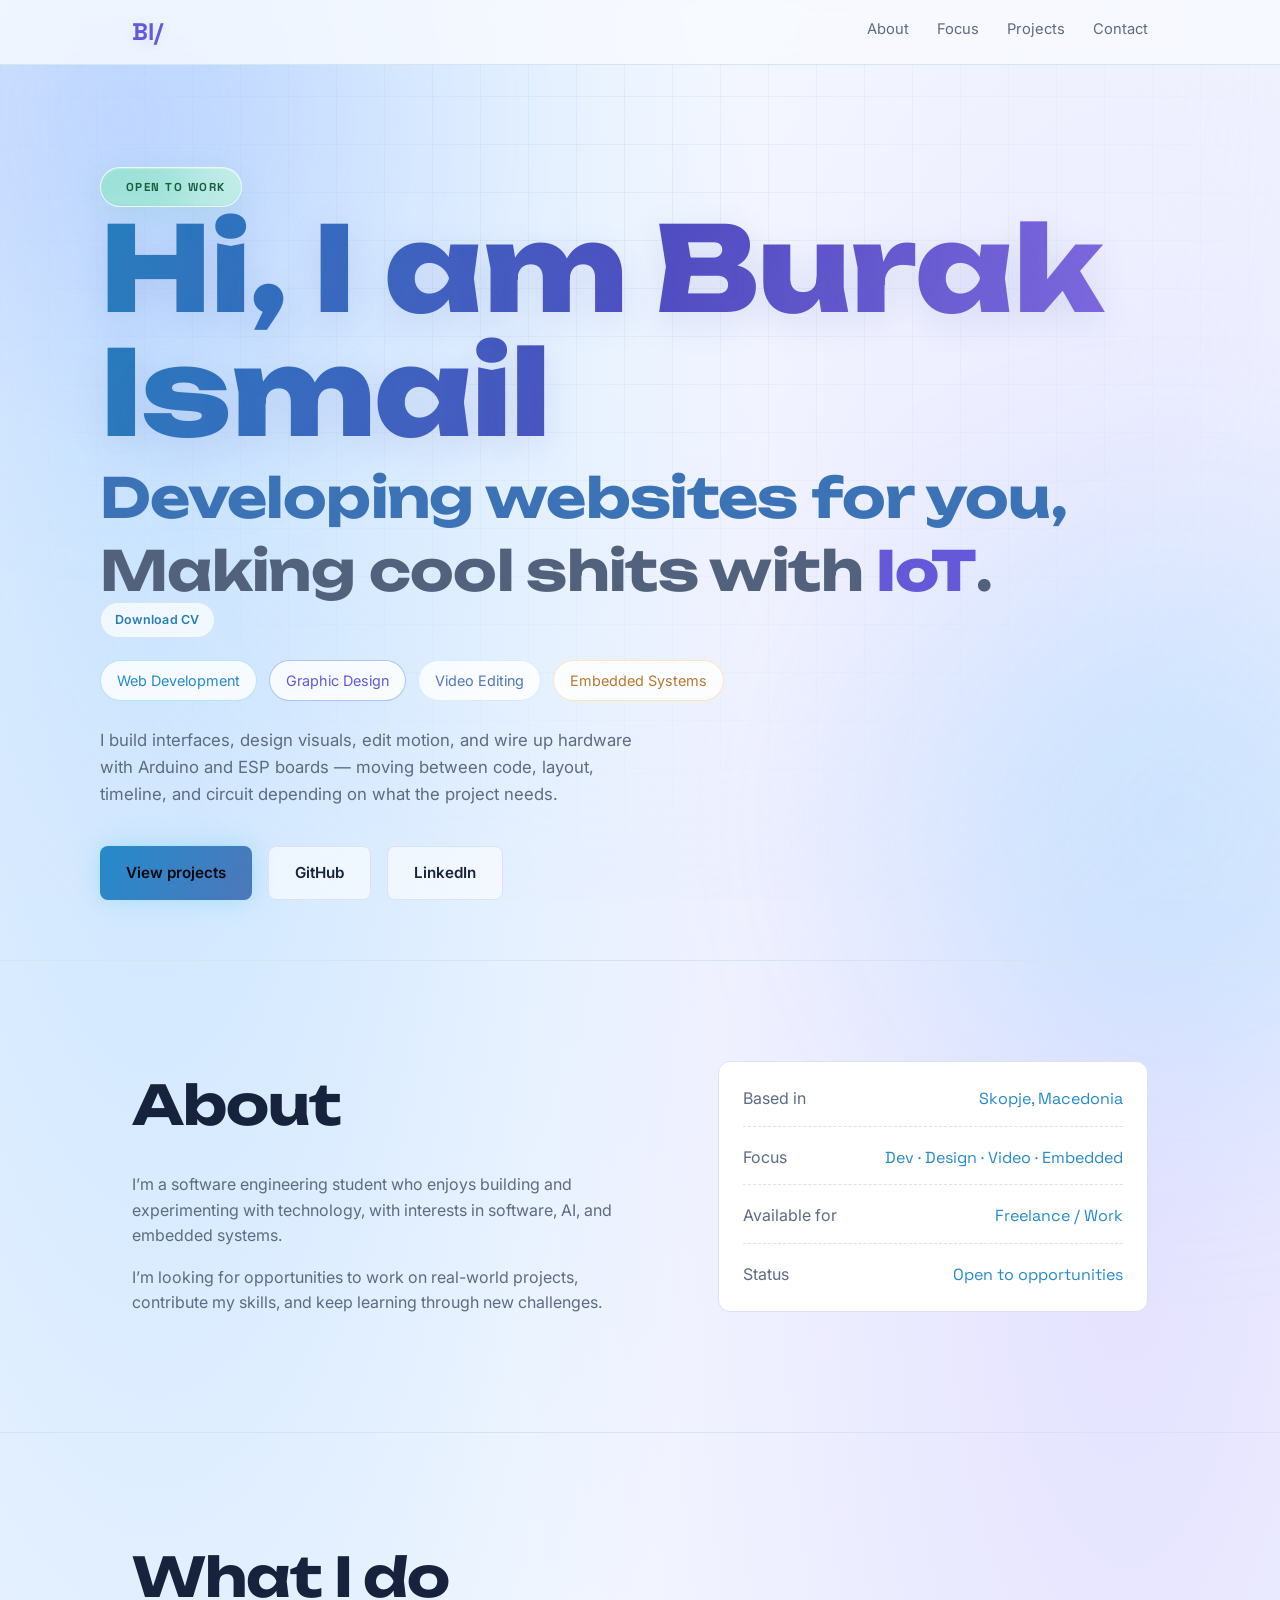
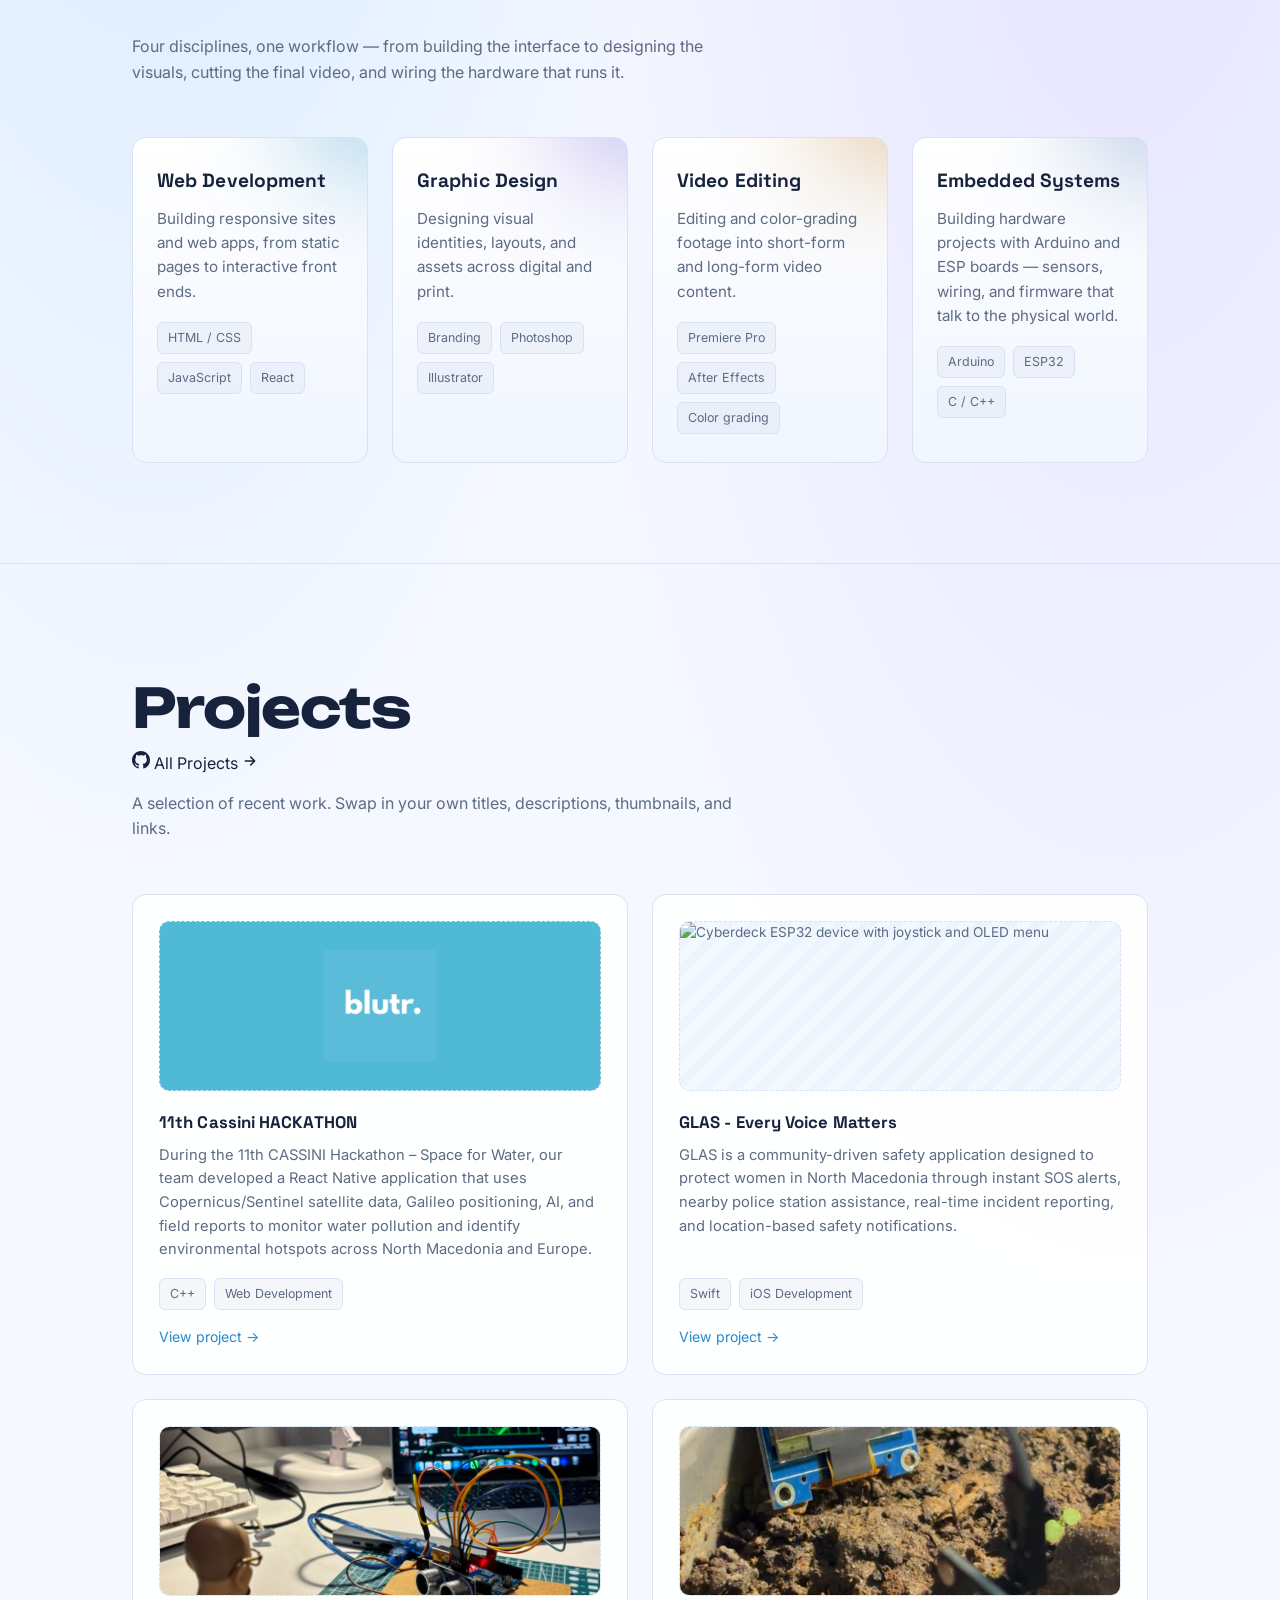
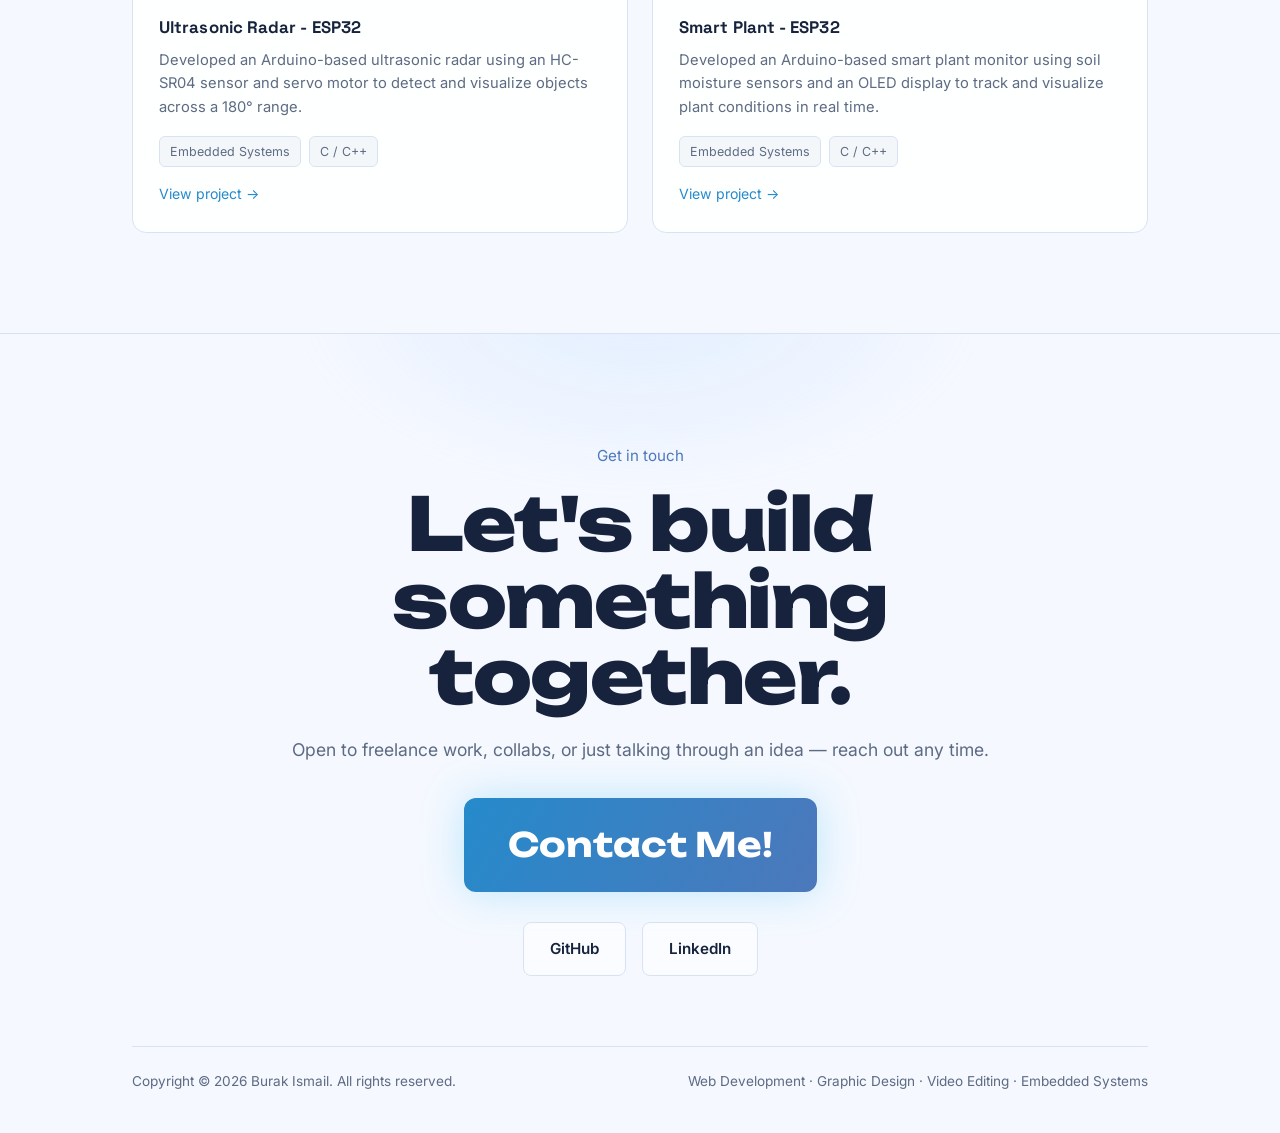
==== commit 37e89bc6: "index.html" ====
--- a/index.html
+++ b/index.html
@@ -131,8 +131,15 @@
 
 <section id="projects">
   <div class="wrap">
-    <div class="section-head reveal">
-      <h2>Projects</h2>
+    <div class="section-head projects-head reveal">
+      <div class="title-row">
+        <h2>Projects</h2>
+        <a class="all-projects-btn" href="https://github.com/burx00?tab=repositories" target="_blank" rel="noopener">
+          <svg class="gh-icon" viewBox="0 0 16 16" width="18" height="18" aria-hidden="true" fill="currentColor"><path d="M8 0C3.58 0 0 3.58 0 8c0 3.54 2.29 6.53 5.47 7.59.4.07.55-.17.55-.38 0-.19-.01-.82-.01-1.49-2.01.37-2.53-.49-2.69-.94-.09-.23-.48-.94-.82-1.13-.28-.15-.68-.52-.01-.53.63-.01 1.08.58 1.23.82.72 1.21 1.87.87 2.33.66.07-.52.28-.87.51-1.07-1.78-.2-3.64-.89-3.64-3.95 0-.87.31-1.59.82-2.15-.08-.2-.36-1.02.08-2.12 0 0 .67-.21 2.2.82.64-.18 1.32-.27 2-.27s1.36.09 2 .27c1.53-1.04 2.2-.82 2.2-.82.44 1.1.16 1.92.08 2.12.51.56.82 1.27.82 2.15 0 3.07-1.87 3.75-3.65 3.95.29.25.54.73.54 1.48 0 1.07-.01 1.93-.01 2.2 0 .21.15.46.55.38A8.01 8.01 0 0 0 16 8c0-4.42-3.58-8-8-8z"/></svg>
+          <span>All Projects</span>
+          <svg class="arrow-icon" viewBox="0 0 24 24" width="16" height="16" aria-hidden="true" fill="none" stroke="currentColor" stroke-width="2.4" stroke-linecap="round" stroke-linejoin="round"><path d="M5 12h14M13 6l6 6-6 6"/></svg>
+        </a>
+      </div>
       <p>A selection of recent work. Swap in your own titles, descriptions, thumbnails, and links.</p>
     </div>
     <!--
@@ -157,14 +164,14 @@
       <div class="reveal-card">
         <div class="project-card tilt-card">
           <span class="spotlight"></span>
-          <div class="project-thumb"><img src="cyberdeck.jpeg" alt="Cyberdeck ESP32 device with joystick and OLED menu"></div>
-          <h3>Cyberdeck - ESP32</h3>
-          <p>Built a compact ESP32-based cyberdeck to experiment with embedded systems, Wi-Fi connectivity, hardware integration, and a portable custom interface.</p>
-          <div class="tag-row">
-            <span class="tag">Embedded Systems</span>
-            <span class="tag">C / C++</span>
-          </div>
-          <a class="project-link" href="https://www.linkedin.com/posts/burak-ismail-444309406_esp32-cyberdeck-embeddedsystems-activity-7502769987640528899-mBdr?utm_source=share&utm_medium=member_desktop&rcm=ACoAAGehAzQBVcB4MGkjFrj2hjmCN3EyNpTLeDc" target="_blank" rel="noopener">View project →</a>
+          <div class="project-thumb"><img src="glas.png" alt="Cyberdeck ESP32 device with joystick and OLED menu"></div>
+          <h3>GLAS - Every Voice Matters</h3>
+          <p>GLAS is a community-driven safety application designed to protect women in North Macedonia through instant SOS alerts, nearby police station assistance, real-time incident reporting, and location-based safety notifications.</p>
+          <div class="tag-row">
+            <span class="tag">Swift</span>
+            <span class="tag">iOS Development</span>
+          </div>
+          <a class="project-link" href="https://www.linkedin.com/posts/burak-ismail-444309406_base42-hacktoberfest-iosdevelopment-ugcPost-7517284555637108736-_Oca/?utm_source=share&utm_medium=member_desktop&rcm=ACoAAGehAzQBVcB4MGkjFrj2hjmCN3EyNpTLeDc" target="_blank" rel="noopener">View project →</a>
         </div>
       </div>
       <div class="reveal-card">
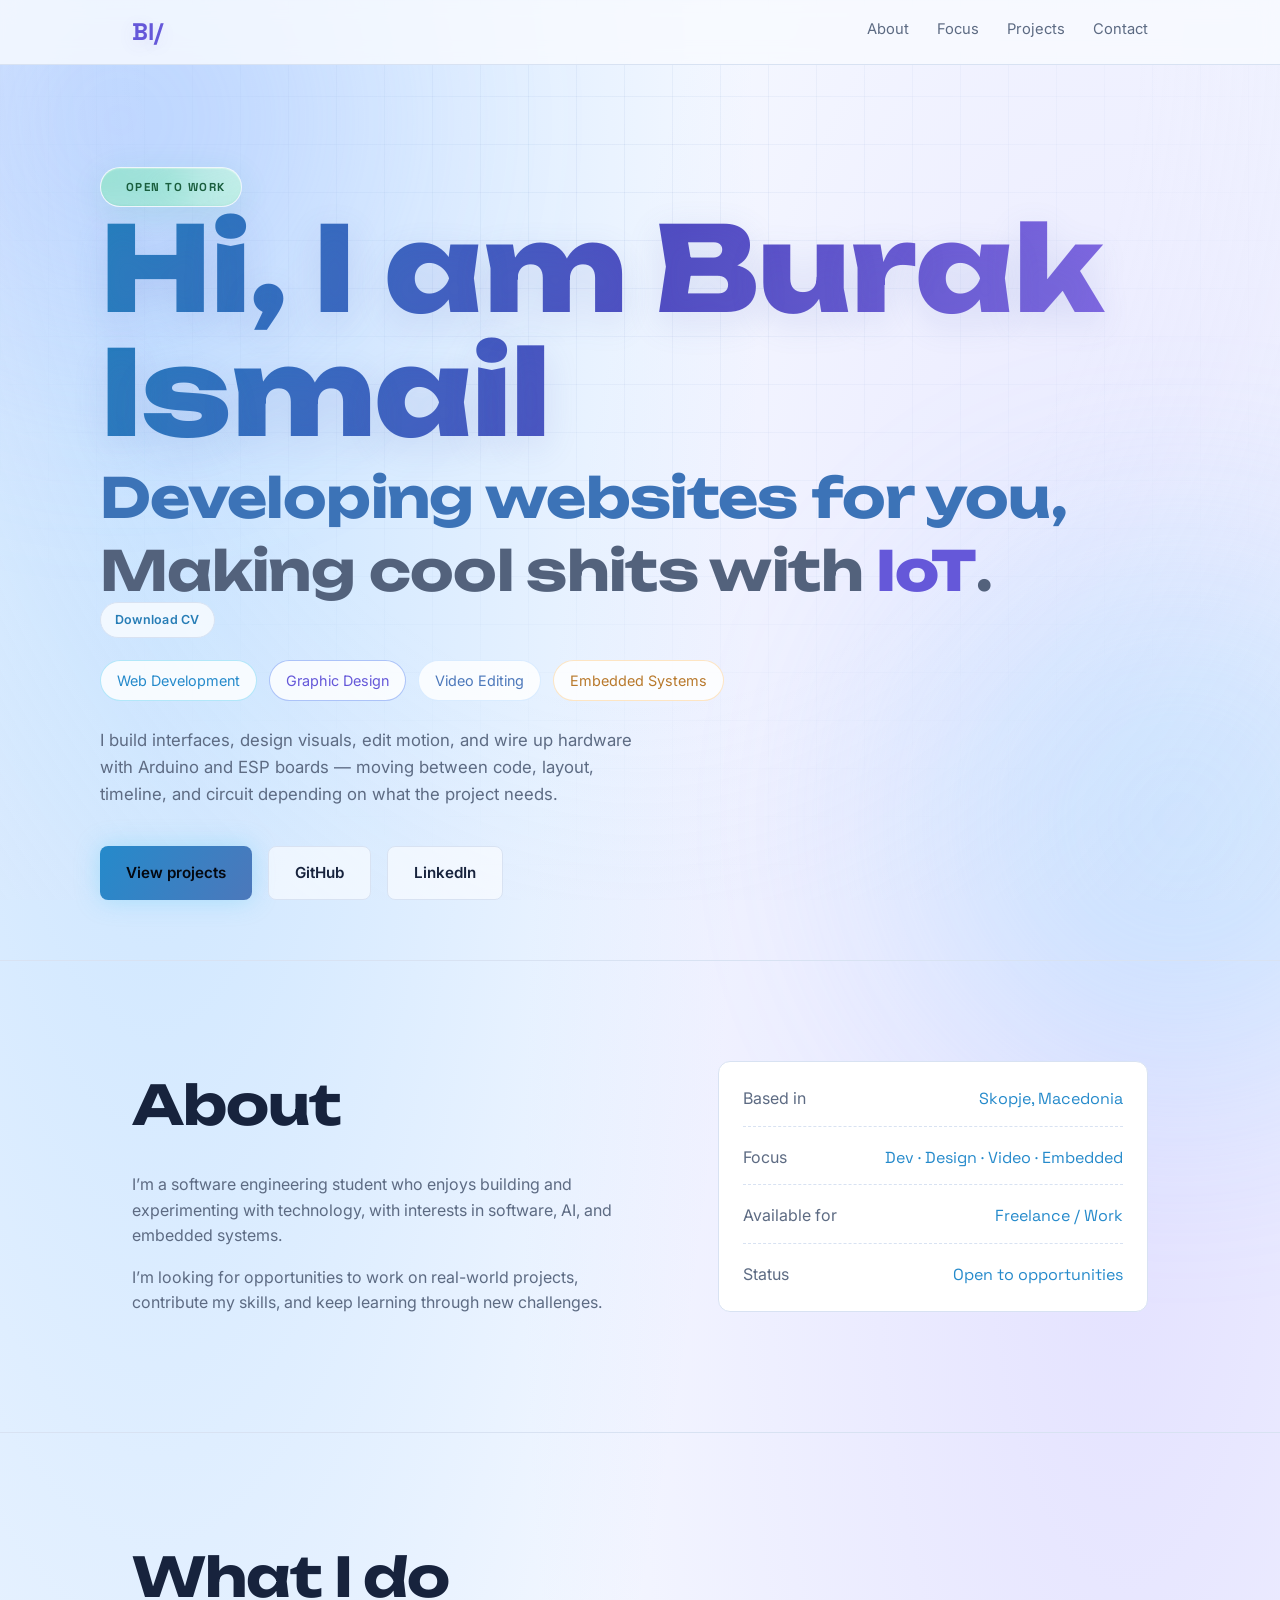
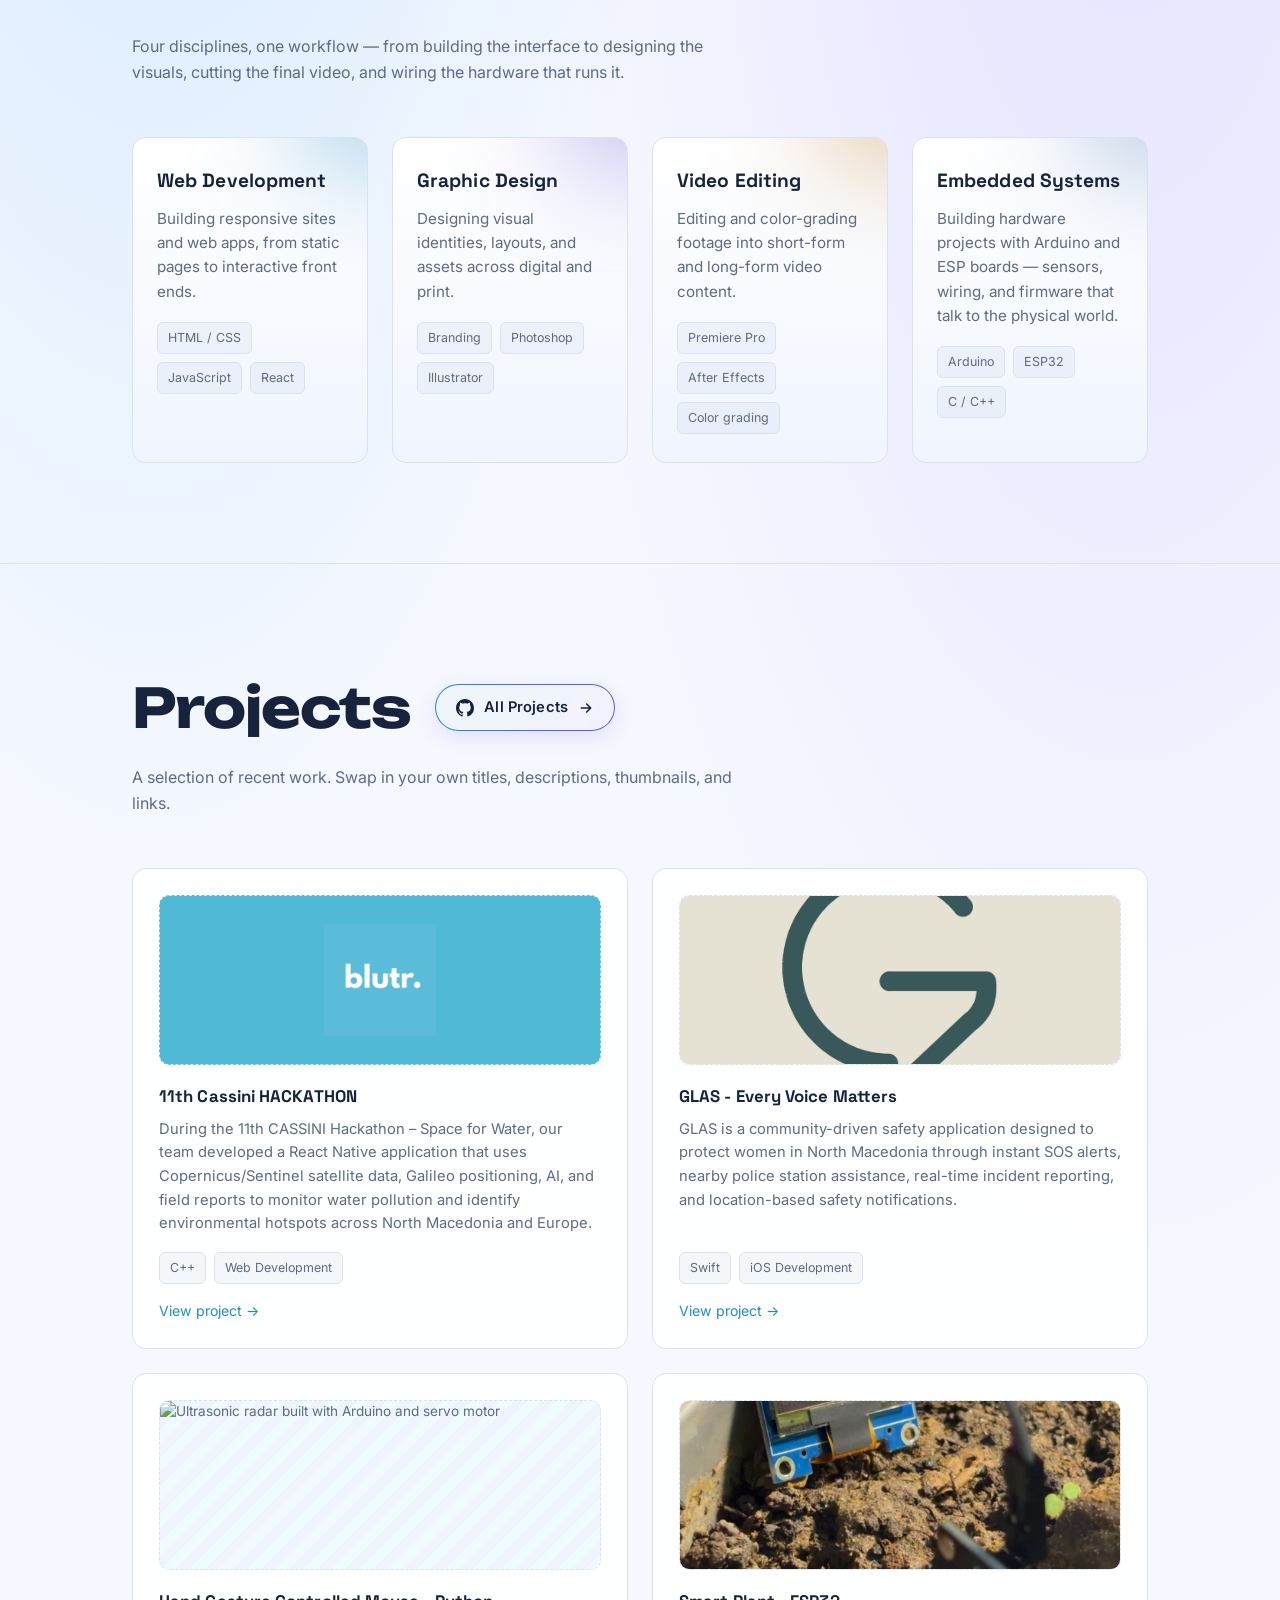
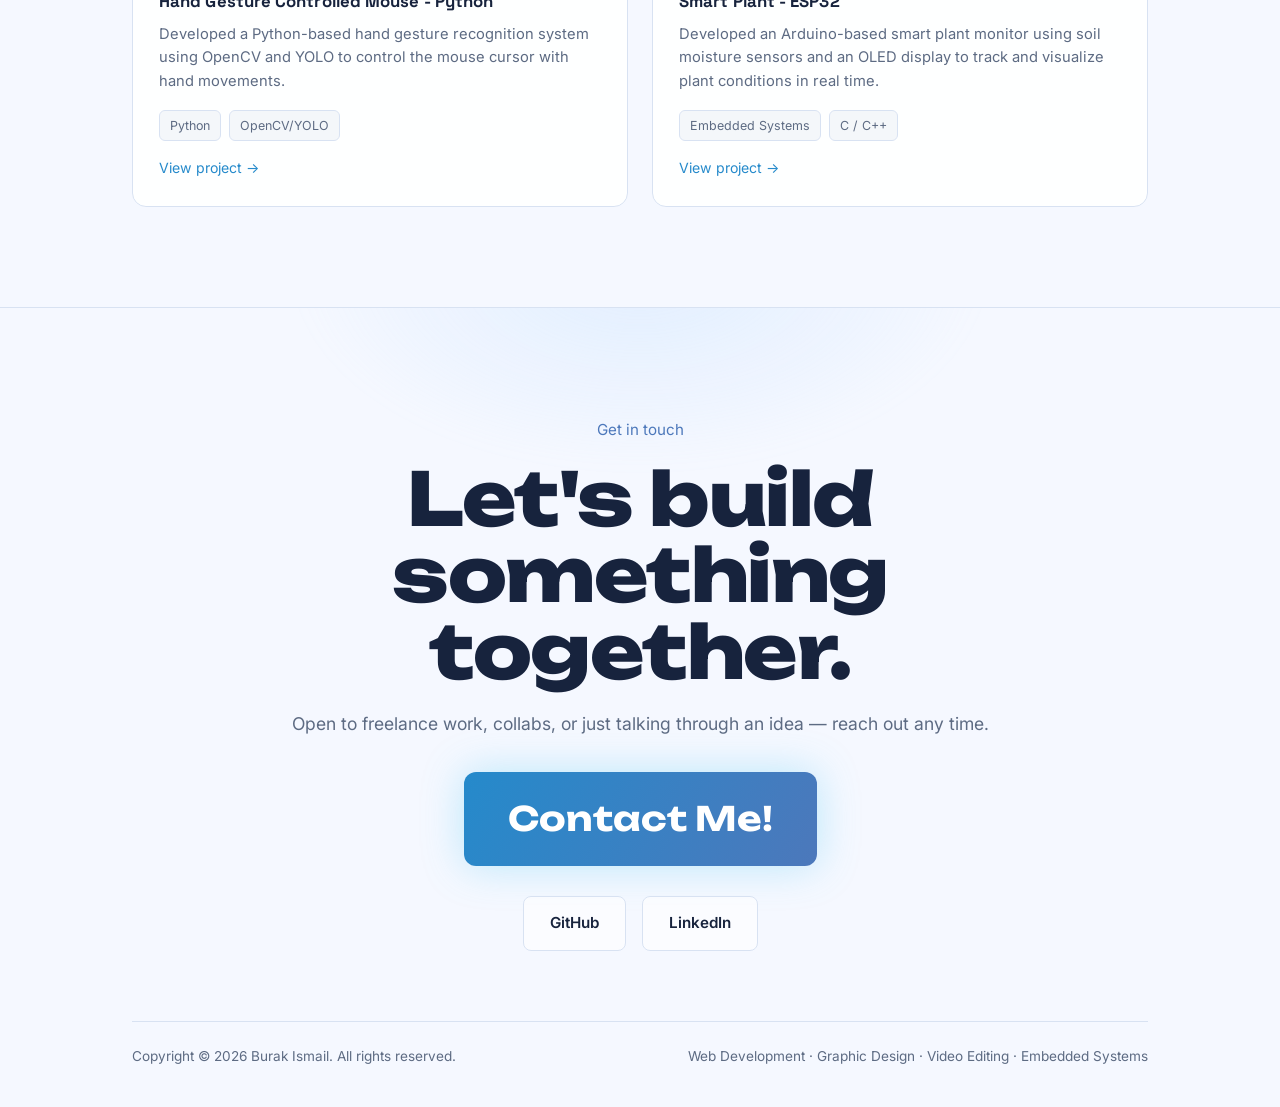
==== commit 86fb7c65: "Update index.html" ====
--- a/index.html
+++ b/index.html
@@ -177,14 +177,14 @@
       <div class="reveal-card">
         <div class="project-card tilt-card">
           <span class="spotlight"></span>
-          <div class="project-thumb"><img src="ultrasonic-radar.jpeg" alt="Ultrasonic radar built with Arduino and servo motor"></div>
-          <h3>Ultrasonic Radar - ESP32</h3>
-          <p>Developed an Arduino-based ultrasonic radar using an HC-SR04 sensor and servo motor to detect and visualize objects across a 180° range.</p>
-          <div class="tag-row">
-            <span class="tag">Embedded Systems</span>
-            <span class="tag">C / C++</span>
-          </div>
-          <a class="project-link" href="https://www.linkedin.com/posts/burak-ismail-444309406_arduino-embeddedsystems-robotics-activity-7483625210894667776-ReRP?utm_source=share&utm_medium=member_desktop&rcm=ACoAAGehAzQBVcB4MGkjFrj2hjmCN3EyNpTLeDc" target="_blank" rel="noopener">View project →</a>
+          <div class="project-thumb"><img src="hand.jpeg" alt="Ultrasonic radar built with Arduino and servo motor"></div>
+          <h3>Hand Gesture Controlled Mouse - Python</h3>
+          <p>Developed a Python-based hand gesture recognition system using OpenCV and YOLO to control the mouse cursor with hand movements.</p>
+          <div class="tag-row">
+            <span class="tag">Python</span>
+            <span class="tag">OpenCV/YOLO</span>
+          </div>
+          <a class="project-link" href="https://github.com/burx00/handgesturecontrolled-mouse" target="_blank" rel="noopener">View project →</a>
         </div>
       </div>
       <div class="reveal-card">
--- a/style.css
+++ b/style.css
@@ -601,4 +601,42 @@
   .work-status::before {
     animation: none;
   }
-}+}
+
+  /* projects header + "All Projects" button */
+  .projects-head{ max-width: none; }
+  .projects-head p{ max-width: 620px; }
+  .title-row{
+    display: flex;
+    align-items: center;
+    flex-wrap: wrap;
+    gap: 14px 24px;
+  }
+  .all-projects-btn{
+    position: relative;
+    display: inline-flex;
+    align-items: center;
+    gap: 10px;
+    padding: 11px 20px;
+    border-radius: 999px;
+    font-weight: 600;
+    font-size: 0.92rem;
+    letter-spacing: 0.01em;
+    color: var(--text);
+    background:
+      linear-gradient(rgba(255,255,255,0.92), rgba(255,255,255,0.92)) padding-box,
+      linear-gradient(120deg, var(--sky), var(--royal)) border-box;
+    border: 1.5px solid transparent;
+    box-shadow: 0 6px 20px rgba(101, 88, 217, 0.14);
+    transition: transform 0.3s cubic-bezier(0.4,0,0.2,1), box-shadow 0.3s ease, color 0.3s ease, background 0.3s ease;
+  }
+  .all-projects-btn .arrow-icon{ transition: transform 0.3s cubic-bezier(0.4,0,0.2,1); }
+  .all-projects-btn:hover{
+    transform: translateY(-3px);
+    color: #fff;
+    background:
+      linear-gradient(120deg, var(--sky), var(--royal)) padding-box,
+      linear-gradient(120deg, var(--sky), var(--royal)) border-box;
+    box-shadow: 0 10px 30px rgba(101, 88, 217, 0.38);
+  }
+  .all-projects-btn:hover .arrow-icon{ transform: translateX(4px); }
